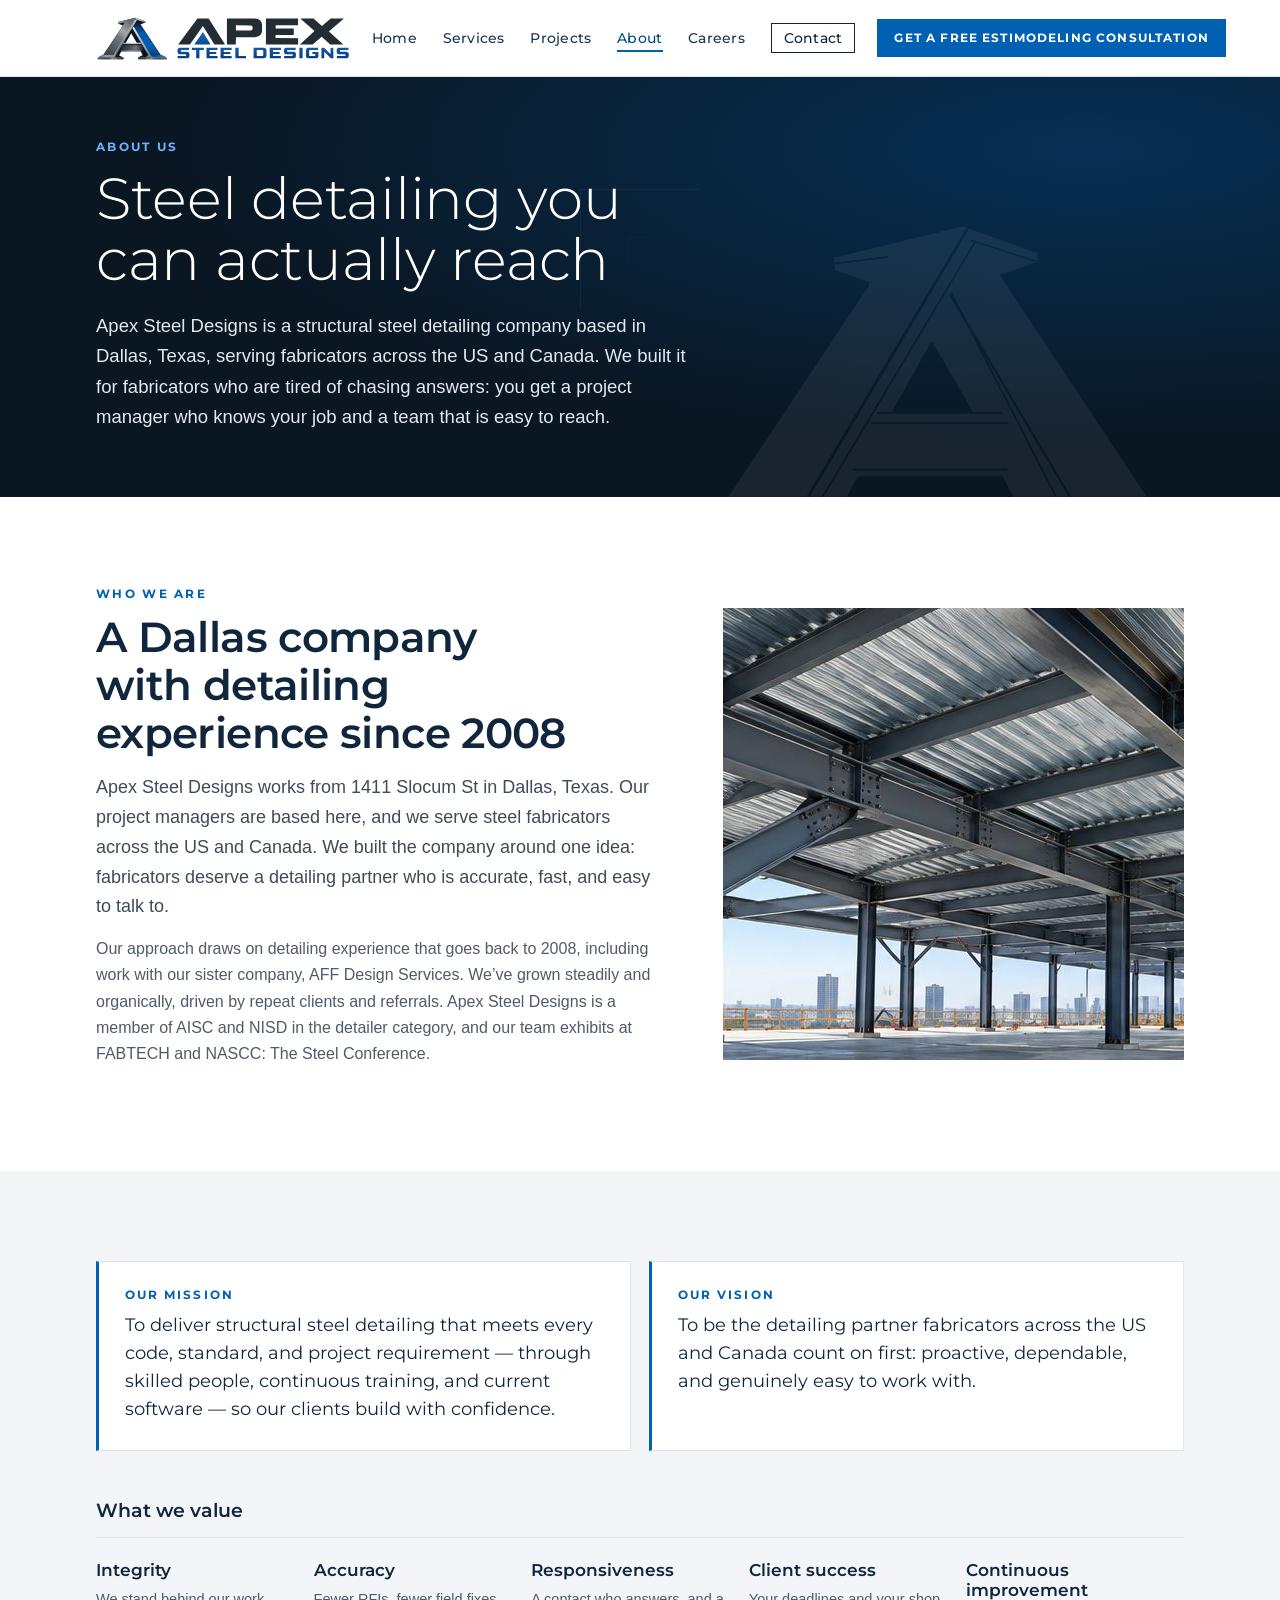
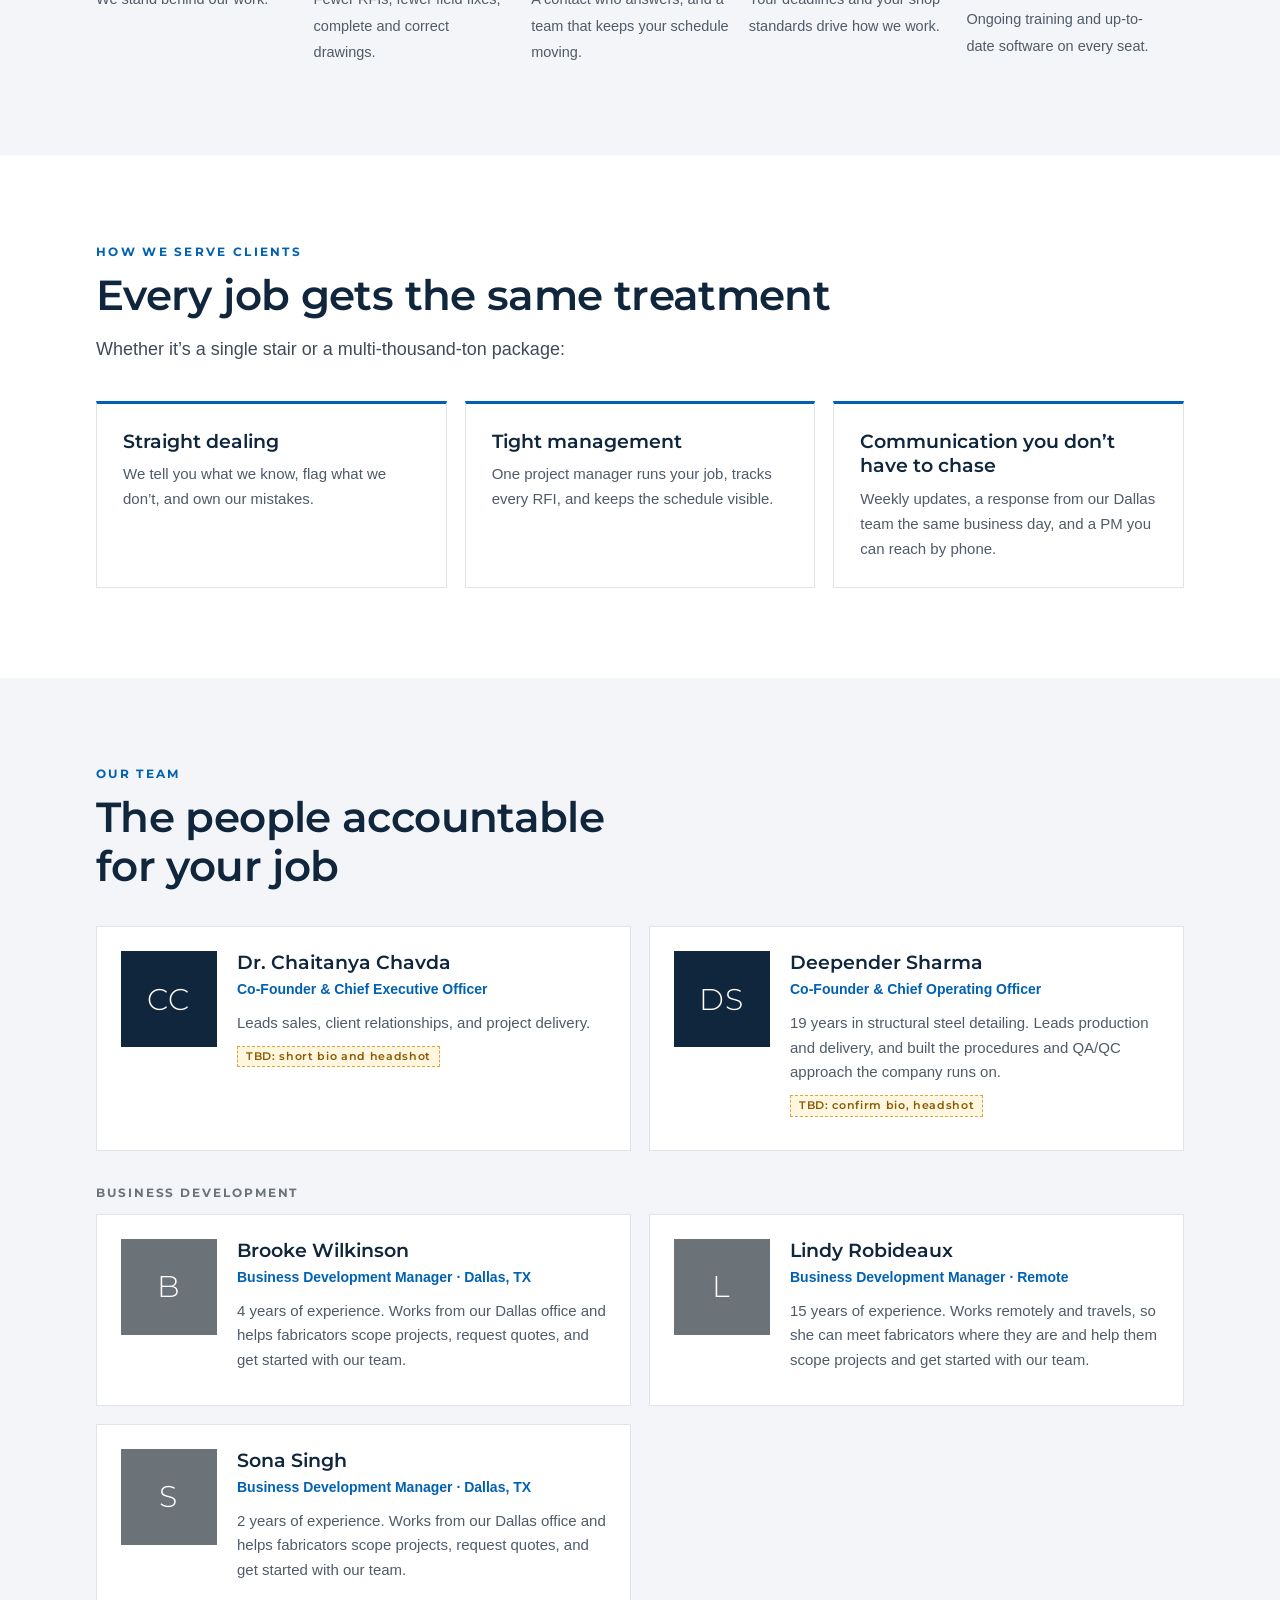
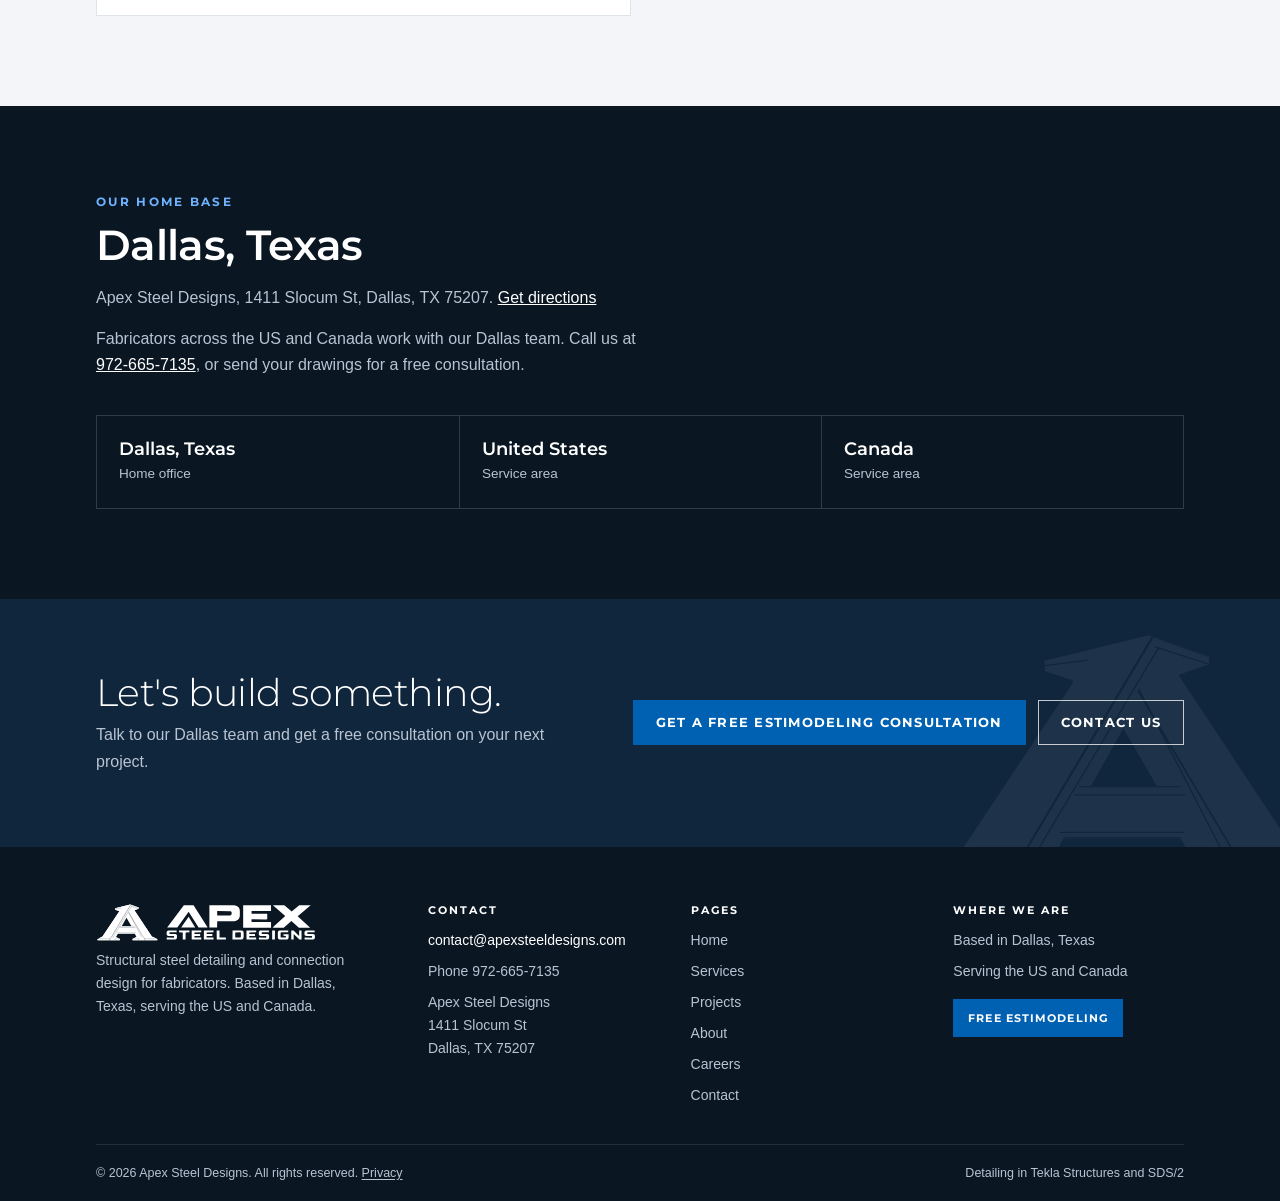
==== about.html @ 190a8bee "About: Business development bios (experience and location) Co-Authored-By: Claude Sonnet 5.5 <norepl" ====
<!DOCTYPE html>
<html lang="en">
<head>
<meta charset="UTF-8">
<meta name="viewport" content="width=device-width, initial-scale=1, viewport-fit=cover">
<title>About Apex Steel Designs | Dallas, TX Steel Detailing</title>
<meta name="description" content="Apex Steel Designs is a Dallas, TX steel detailing company serving fabricators across the US and Canada, with detailing experience going back to 2008.">
<link rel="canonical" href="https://www.apexsteeldesigns.com/about.html">
<meta property="og:type" content="website">
<meta property="og:site_name" content="Apex Steel Designs">
<meta property="og:title" content="About Apex Steel Designs | Dallas, TX Steel Detailing">
<meta property="og:description" content="Apex Steel Designs is a Dallas, TX steel detailing company serving fabricators across the US and Canada, with detailing experience going back to 2008.">
<meta property="og:url" content="https://www.apexsteeldesigns.com/about.html">
<meta property="og:image" content="https://www.apexsteeldesigns.com/img/hero-home.jpg">
<meta name="theme-color" content="#0a1622">
<link rel="icon" href="img/apex-mark-color.svg" type="image/svg+xml">
<link rel="apple-touch-icon" href="img/apple-touch-icon.png">
<link rel="preconnect" href="https://fonts.googleapis.com"><link rel="preconnect" href="https://fonts.gstatic.com" crossorigin>
<link rel="stylesheet" href="https://fonts.googleapis.com/css2?family=Montserrat:wght@300;400;500;600;700&display=swap">
<link rel="stylesheet" href="style.css">
<script type="application/ld+json">{
  "@context": "https://schema.org",
  "@type": "ProfessionalService",
  "name": "Apex Steel Designs",
  "description": "Structural steel detailing and connection design for steel fabricators. Based in Dallas, Texas, serving the US and Canada.",
  "url": "https://www.apexsteeldesigns.com/",
  "email": "contact@apexsteeldesigns.com",
  "telephone": "+1-972-665-7135",
  "address": {
    "@type": "PostalAddress",
    "streetAddress": "1411 Slocum St",
    "addressLocality": "Dallas",
    "addressRegion": "TX",
    "postalCode": "75207",
    "addressCountry": "US"
  },
  "areaServed": [
    {
      "@type": "Country",
      "name": "United States"
    },
    {
      "@type": "Country",
      "name": "Canada"
    }
  ]
}</script>
</head>
<body>
<a class="skip" href="#main">Skip to content</a>
<header class="site-header"><div class="container nav">
  <a class="brand" href="index.html"><img src="img/apex-horizontal-color.svg" alt="Apex Steel Designs" width="254" height="44"></a>
  <nav class="links" aria-label="Main"><a href="index.html">Home</a><a href="services.html">Services</a><a href="projects.html">Projects</a><a href="about.html" aria-current="page">About</a><a href="careers.html">Careers</a><a href="contact.html" class="nav-contact">Contact</a></nav>
  <a class="header-cta" href="contact.html#consultation"><span class="long">Get a Free Estimodeling Consultation</span><span class="short">Free Estimodeling</span></a>
  <button class="menu-btn" type="button" aria-expanded="false" aria-controls="menu"><span class="bars"><i></i></span><span class="lbl">MENU</span></button>
</div></header>
<div class="overlay on-dark" id="menu" role="dialog" aria-modal="true" aria-label="Site menu">
  <div class="container">
    <div class="overlay-top"><a class="brand" href="index.html"><img src="img/apex-horizontal-white.svg" alt="Apex Steel Designs" width="254" height="44"></a>
      <button class="menu-btn close" type="button" style="display:inline-flex">CLOSE ✕</button></div>
    <ul><li><a href="index.html">Home</a></li><li><a href="services.html">Services</a></li><li><a href="projects.html">Projects</a></li><li><a href="about.html" aria-current="page">About</a></li><li><a href="careers.html">Careers</a></li><li><a href="contact.html">Contact</a></li></ul>
    <a class="btn o-cta" href="contact.html#consultation">Get a Free Estimodeling Consultation</a>
    <p class="o-contact">Email <a href="mailto:contact@apexsteeldesigns.com">contact@apexsteeldesigns.com</a></p>
  </div>
</div>
<main id="main">
<section class="hero inner"><div class="container">
  <p class="kicker">About us</p>
  <h1>Steel detailing you can actually reach</h1>
  <p class="lede">Apex Steel Designs is a structural steel detailing company based in Dallas, Texas, serving fabricators across the US and Canada. We built it for fabricators who are tired of chasing answers: you get a project manager who knows your job and a team that is easy to reach.</p>
</div></section>

<section class="s" id="who-we-are"><div class="container">
  <div class="split">
    <div>
      <p class="kicker">Who we are</p>
      <h2>A Dallas company with detailing experience since 2008</h2>
      <p class="lead">Apex Steel Designs works from 1411 Slocum St in Dallas, Texas. Our project managers are based here, and we serve steel fabricators across the US and Canada. We built the company around one idea: fabricators deserve a detailing partner who is accurate, fast, and easy to talk to.</p>
      <p>Our approach draws on detailing experience that goes back to 2008, including work with our sister company, AFF Design Services. We’ve grown steadily and organically, driven by repeat clients and referrals. Apex Steel Designs is a member of AISC and NISD in the detailer category, and our team exhibits at FABTECH and NASCC: The Steel Conference.</p>
    </div>
    <img class="photo" src="img/deck-framing.jpg" alt="Steel beams, bracing, and metal deck viewed from below" loading="lazy" width="1536" height="452">
  </div>
</div></section>

<section class="s soft" id="mission"><div class="container">
  <div class="mv">
    <div><strong>Our mission</strong><p>To deliver structural steel detailing that meets every code, standard, and project requirement — through skilled people, continuous training, and current software — so our clients build with confidence.</p></div>
    <div><strong>Our vision</strong><p>To be the detailing partner fabricators across the US and Canada count on first: proactive, dependable, and genuinely easy to work with.</p></div>
  </div>
  <h3 style="margin:48px 0 0">What we value</h3>
  <div class="values" style="margin-top:14px">
    <div><b>Integrity</b><span>We stand behind our work.</span></div>
    <div><b>Accuracy</b><span>Fewer RFIs, fewer field fixes, complete and correct drawings.</span></div>
    <div><b>Responsiveness</b><span>A contact who answers, and a team that keeps your schedule moving.</span></div>
    <div><b>Client success</b><span>Your deadlines and your shop standards drive how we work.</span></div>
    <div><b>Continuous improvement</b><span>Ongoing training and up-to-date software on every seat.</span></div>
  </div>
</div></section>

<section class="s" id="how-we-serve"><div class="container">
  <div class="head"><p class="kicker">How we serve clients</p><h2>Every job gets the same treatment</h2>
    <p class="lead">Whether it’s a single stair or a multi-thousand-ton package:</p></div>
  <div class="cards">
    <article class="card feature"><h3>Straight dealing</h3><p>We tell you what we know, flag what we don’t, and own our mistakes.</p></article>
    <article class="card feature"><h3>Tight management</h3><p>One project manager runs your job, tracks every RFI, and keeps the schedule visible.</p></article>
    <article class="card feature"><h3>Communication you don’t have to chase</h3><p>Weekly updates, a response from our Dallas team the same business day, and a PM you can reach by phone.</p></article>
  </div>
</div></section>

<section class="s soft" id="team"><div class="container">
  <div class="head"><p class="kicker">Our team</p><h2>The people accountable for your job</h2></div>
  <div class="team">
    <article class="person"><div class="avatar" aria-hidden="true">CC</div><div><h3>Dr. Chaitanya Chavda</h3><span class="role">Co-Founder &amp; Chief Executive Officer</span>
      <p>Leads sales, client relationships, and project delivery.</p><p><span class="tbd">TBD: short bio and headshot</span></p></div></article>
    <article class="person"><div class="avatar" aria-hidden="true">DS</div><div><h3>Deepender Sharma</h3><span class="role">Co-Founder &amp; Chief Operating Officer</span>
      <p>19 years in structural steel detailing. Leads production and delivery, and built the procedures and QA/QC approach the company runs on.</p><p><span class="tbd">TBD: confirm bio, headshot</span></p></div></article>
  </div>
  <p class="team-sub">Business development</p>
  <div class="team">
    <article class="person"><div class="avatar alt" aria-hidden="true">B</div><div><h3>Brooke Wilkinson</h3><span class="role">Business Development Manager · Dallas, TX</span><p>4 years of experience. Works from our Dallas office and helps fabricators scope projects, request quotes, and get started with our team.</p></div></article>
    <article class="person"><div class="avatar alt" aria-hidden="true">L</div><div><h3>Lindy Robideaux</h3><span class="role">Business Development Manager · Remote</span><p>15 years of experience. Works remotely and travels, so she can meet fabricators where they are and help them scope projects and get started with our team.</p></div></article>
    <article class="person"><div class="avatar alt" aria-hidden="true">S</div><div><h3>Sona Singh</h3><span class="role">Business Development Manager · Dallas, TX</span><p>2 years of experience. Works from our Dallas office and helps fabricators scope projects, request quotes, and get started with our team.</p></div></article>
  </div>
</div></section>

<section class="s band on-dark" id="global"><div class="container">
  <div class="head"><p class="kicker">Our home base</p><h2>Dallas, Texas</h2>
    <p>Apex Steel Designs, 1411 Slocum St, Dallas, TX 75207. <a href="https://www.google.com/maps/search/?api=1&amp;query=1411+Slocum+St+Dallas+TX+75207" target="_blank" rel="noopener" style="color:#fff;text-decoration:underline">Get directions</a></p>
    <p>Fabricators across the US and Canada work with our Dallas team. Call us at <a href="tel:+19726657135" style="color:#fff;text-decoration:underline;white-space:nowrap">972-665-7135</a>, or send your drawings for a free consultation.</p></div>
  <div class="places three">
    <div><b>Dallas, Texas</b><span>Home office</span></div>
    <div><b>United States</b><span>Service area</span></div>
    <div><b>Canada</b><span>Service area</span></div>
  </div>
</div></section>
<section class="closer on-dark"><div class="container">
  <div><h2>Let's build something.</h2><p>Talk to our Dallas team and get a free consultation on your next project.</p></div>
  <div class="cta-row"><a class="btn" href="contact.html#consultation">Get a Free Estimodeling Consultation</a><a class="btn ghost" href="contact.html#general">Contact Us</a></div>
</div></section>
</main>
<footer class="on-dark"><div class="container">
  <div class="fgrid">
    <div class="fbrand"><img src="img/apex-horizontal-white.svg" alt="Apex Steel Designs" width="220" height="38">
      <p>Structural steel detailing and connection design for fabricators. Based in Dallas, Texas, serving the US and Canada.</p></div>
    <div><h4>Contact</h4><ul>
      <li><a class="email" href="mailto:contact@apexsteeldesigns.com">contact@apexsteeldesigns.com</a></li>
      <li>Phone <a href="tel:+19726657135">972-665-7135</a></li>
      <li>Apex Steel Designs<br>1411 Slocum St<br>Dallas, TX 75207</li></ul></div>
    <div><h4>Pages</h4><ul><li><a href="index.html">Home</a></li><li><a href="services.html">Services</a></li><li><a href="projects.html">Projects</a></li><li><a href="about.html">About</a></li><li><a href="careers.html">Careers</a></li><li><a href="contact.html">Contact</a></li></ul></div>
    <div><h4>Where we are</h4><ul><li>Based in Dallas, Texas</li><li>Serving the US and Canada</li></ul>
      <p style="margin-top:16px"><a class="btn" href="contact.html#consultation" style="padding:11px 14px;font-size:11px">Free Estimodeling</a></p></div>
  </div>
  <div class="fbottom"><span>© 2026 Apex Steel Designs. All rights reserved. <a href="privacy.html">Privacy</a></span><span>Detailing in Tekla Structures and SDS/2</span></div>
</div></footer>
<script src="site.js"></script>
</body>
</html>
---- style.css ----
/* Apex Steel Designs — site styles
   Visual language carried over from the first version of the site (full-bleed hero, light Montserrat
   display type, kicker labels, bordered cards, numbered process cards, dark closing band).
   Colors now follow the logo: steel blue (right leg / triangle) and steel gray (left leg) on deep navy.
   Single light theme by choice. */

:root{
  --ink-deep:#0a1622;      /* near the logo outline color; footer, menu, dark bands */
  --navy:#10263d;          /* headings */
  --navy-2:#1b3554;
  --blue:#0061b2;          /* logo blue — buttons, links, accents on light */
  --blue-dark:#004a8a;
  --blue-light:#6fb2ff;    /* accents on dark backgrounds */
  --steel:#6b7278;         /* logo gray */
  --steel-light:#c4c8cc;
  --ink:#16212e;
  --muted:#4f5b69;
  --line:#dfe4ea;
  --soft:#f3f5f8;
  --white:#ffffff;
  --on-dark:#ffffff;
  --on-dark-muted:#b9c4d2;

  --display:"Montserrat","Helvetica Neue",Arial,sans-serif;
  --body:Arial,"Helvetica Neue",Helvetica,sans-serif;
  --max:1200px;
  --ease:cubic-bezier(.22,.61,.36,1);
  --header-h:76px;
  color-scheme:light;
}
*{box-sizing:border-box}
html{scroll-behavior:smooth;-webkit-text-size-adjust:100%}
[id]{scroll-margin-top:calc(var(--header-h) + 12px)}
body{margin:0;font-family:var(--body);font-size:16px;line-height:1.65;color:var(--ink);background:var(--white)}
a{color:inherit;text-decoration:none}
img{max-width:100%;display:block}
.container{width:100%;max-width:var(--max);margin-inline:auto;padding-inline:clamp(16px,4.5vw,56px)}
:focus-visible{outline:2px solid var(--blue);outline-offset:3px}
.on-dark :focus-visible,.site-header :focus-visible,.overlay :focus-visible,footer :focus-visible{outline-color:#fff}
.skip{position:absolute;left:12px;top:-60px;z-index:60;background:#fff;color:var(--navy);padding:10px 14px;font:600 13px var(--display)}
.skip:focus{top:12px}
html.lock{overflow:hidden}
[hidden]{display:none!important}

/* ---------- placeholders that still need owner input ---------- */
.tbd{display:inline-block;font:600 11px/1.4 var(--display);letter-spacing:.06em;color:#8a5a00;background:#fff6e0;
  border:1px dashed #d9a640;padding:2px 8px;vertical-align:middle;white-space:normal}
.on-dark .tbd{color:#ffd88a;background:rgba(255,216,138,.08);border-color:rgba(255,216,138,.6)}

/* ---------- header: white bar so the full-color logo shows as designed ---------- */
.site-header{position:fixed;inset:0 0 auto 0;z-index:30;color:var(--ink);background:#fff;padding-top:env(safe-area-inset-top,0px);
  border-bottom:1px solid var(--line);transition:box-shadow .3s var(--ease)}
.site-header.solid{box-shadow:0 6px 24px rgba(10,22,34,.12)}
.site-header :focus-visible{outline-color:var(--blue)}
.nav{height:var(--header-h);display:flex;align-items:center;gap:22px}
.brand{display:flex;align-items:center;flex:none}
.brand img{height:44px;width:auto}
.links{display:flex;align-items:center;gap:clamp(14px,2vw,26px);margin-left:auto;font:500 13.5px var(--display);letter-spacing:.02em}
.links a{position:relative;padding:6px 0;color:var(--navy-2);transition:color .2s}
.links a::after{content:"";position:absolute;left:0;right:0;bottom:0;height:2px;background:var(--blue);transform:scaleX(0);transition:transform .3s var(--ease)}
.links a:hover,.links a[aria-current="page"]{color:var(--blue-dark)}
.links a:hover::after,.links a[aria-current="page"]::after{transform:scaleX(1)}
.links a.nav-contact{border:1px solid var(--navy);padding:6px 12px;color:var(--navy)}
.links a.nav-contact::after{display:none}
.links a.nav-contact:hover,.links a.nav-contact[aria-current="page"]{background:var(--navy);color:#fff}
.header-cta{flex:none;display:inline-flex;align-items:center;background:var(--blue);color:#fff;border:1px solid var(--blue);
  padding:11px 16px;font:700 11.5px var(--display);letter-spacing:.1em;text-transform:uppercase;transition:background-color .2s,border-color .2s}
.header-cta:hover{background:var(--blue-dark);border-color:var(--blue-dark)}
.header-cta .short{display:none}
.menu-btn{display:none;align-items:center;gap:10px;background:transparent;color:var(--navy);border:1px solid var(--navy);
  padding:10px 13px;font:700 11px var(--display);letter-spacing:.14em;cursor:pointer}
.menu-btn:hover{background:var(--navy);color:#fff}
.overlay .menu-btn{color:#fff;border-color:rgba(255,255,255,.6)}
.overlay .menu-btn:hover{background:#fff;color:var(--navy)}
.bars{width:16px;height:10px;position:relative}
.bars::before,.bars::after,.bars i{content:"";position:absolute;left:0;right:0;height:1.5px;background:currentColor}
.bars::before{top:0}.bars i{top:4.25px}.bars::after{bottom:0}
@media(max-width:1180px){.links{display:none}.menu-btn{display:inline-flex}.header-cta{margin-left:auto}}
@media(max-width:600px){
  :root{--header-h:64px}
  .brand img{height:30px}
  .header-cta{padding:10px 10px;font-size:10.5px;letter-spacing:.05em}
  .header-cta .long{display:none}.header-cta .short{display:inline}
  .menu-btn .lbl{display:none}.menu-btn{padding:10px}
  .nav{gap:10px}
}
@media(max-width:380px){.brand img{height:25px}.header-cta{padding:9px 8px;font-size:10px}}

/* ---------- full-screen menu (tablet and phone) ---------- */
.overlay{position:fixed;inset:0;z-index:40;background:var(--ink-deep);color:#fff;overflow-y:auto;
  opacity:0;visibility:hidden;transition:opacity .3s var(--ease),visibility 0s linear .3s}
.overlay.open{opacity:1;visibility:visible;transition:opacity .3s var(--ease)}
.overlay-top{height:var(--header-h);display:flex;align-items:center;justify-content:space-between;padding-top:env(safe-area-inset-top,0px)}
.overlay ul{list-style:none;margin:18px 0 0;padding:0}
.overlay li{border-top:1px solid rgba(255,255,255,.12)}
.overlay .brand img{height:40px}
.overlay li a{display:block;padding:15px 0;font:300 clamp(26px,6vw,36px)/1.15 var(--display);letter-spacing:.01em}
.overlay li a[aria-current="page"]{color:var(--blue-light)}
.overlay .o-cta{margin:28px 0 12px;display:inline-flex}
.overlay .o-contact{color:var(--on-dark-muted);font-size:14px;padding-bottom:40px}
.overlay .o-contact a{color:#fff;text-decoration:underline;text-underline-offset:3px}

/* ---------- heroes ---------- */
.hero{position:relative;color:#fff;background:var(--ink-deep) center/cover no-repeat;display:flex;align-items:flex-end;min-height:min(720px,92vh)}
.hero::before{content:"";position:absolute;inset:0;background:linear-gradient(90deg,rgba(8,17,28,.92) 0%,rgba(8,17,28,.72) 45%,rgba(8,17,28,.2) 100%)}
.hero .container{position:relative;padding-block:calc(var(--header-h) + 60px) 64px}
.hero h1{font:300 clamp(36px,5.6vw,66px)/1.06 var(--display);letter-spacing:-.005em;margin:14px 0 20px;max-width:15ch;text-wrap:balance}
.hero .lede{font-size:clamp(16px,1.6vw,18.5px);line-height:1.65;max-width:600px;color:#e3e9f0;margin:0 0 30px}
.hero-home{background-image:url(img/hero-home.jpg);background-position:62% 50%}
/* inner pages: drawing-sheet grid instead of a photo */
.hero.inner{min-height:0;align-items:center;overflow:hidden;
  background-image:linear-gradient(rgba(111,178,255,.07) 1px,transparent 1px),linear-gradient(90deg,rgba(111,178,255,.07) 1px,transparent 1px),
    linear-gradient(rgba(111,178,255,.035) 1px,transparent 1px),linear-gradient(90deg,rgba(111,178,255,.035) 1px,transparent 1px);
  background-size:120px 120px,120px 120px,24px 24px,24px 24px;background-color:var(--ink-deep)}
.hero.inner::before{background:radial-gradient(ellipse at 85% 30%,rgba(0,97,178,.35),transparent 60%)}
.hero.inner::after{content:"";position:absolute;right:max(16px,calc((100vw - var(--max))/2 + 40px));bottom:-8%;width:min(42vw,520px);aspect-ratio:940/570;
  background:url(img/apex-mark-white.svg) center/contain no-repeat;opacity:.06;pointer-events:none}
.hero.inner .container{padding-block:calc(var(--header-h) + 64px) 64px}
.hero.inner h1{font-size:clamp(34px,5vw,58px);max-width:18ch}
.hero.inner .lede{margin-bottom:28px}
.hero.inner .lede:last-child{margin-bottom:0}
@media(max-width:700px){
  .hero{min-height:0}
  .hero::before{background:linear-gradient(180deg,rgba(8,17,28,.55) 0%,rgba(8,17,28,.9) 70%)}
  .hero .container{padding-block:calc(var(--header-h) + 120px) 44px}
  .hero.inner .container{padding-block:calc(var(--header-h) + 44px) 44px}
  .hero.inner::after{width:70vw;right:-10vw;bottom:-6%}
}

/* trust strip under the home hero */
.trust{background:var(--navy);color:#fff}
.trust ul{list-style:none;margin:0;padding:6px 0;display:grid;grid-template-columns:repeat(7,minmax(0,1fr));gap:0 18px}
.trust li{padding:16px 0;font-size:13px;color:var(--on-dark-muted);line-height:1.4;min-width:0}
.trust b{display:block;font:600 15px/1.25 var(--display);color:#fff;margin-bottom:3px}
@media(max-width:1100px){.trust ul{grid-template-columns:repeat(4,minmax(0,1fr))}}
@media(max-width:600px){.trust ul{grid-template-columns:1fr 1fr}.trust li{padding:12px 0}}

/* ---------- type + sections ---------- */
section.s{padding-block:clamp(56px,7vw,96px)}
section.s.soft{background:var(--soft)}
section.s.tight{padding-top:0}
.kicker{font:700 11.5px var(--display);letter-spacing:.2em;text-transform:uppercase;color:var(--blue);margin:0 0 12px}
.on-dark .kicker,.hero .kicker{color:var(--blue-light)}
h2{font:600 clamp(28px,3.4vw,42px)/1.15 var(--display);letter-spacing:-.015em;color:var(--navy);margin:0 0 16px;text-wrap:balance}
h3{font:600 19px/1.3 var(--display);color:var(--navy);margin:0 0 8px}
p{margin:0 0 14px;color:var(--muted);max-width:68ch}
.lead{font-size:18px;line-height:1.65;color:#3f4b59}
.head{max-width:760px;margin-bottom:36px}
.head p:last-child{margin-bottom:0}
.split{display:grid;grid-template-columns:minmax(0,1.1fr) minmax(0,.9fr);gap:clamp(32px,5vw,72px);align-items:center}
.split.top{align-items:start}
.split.flip > :first-child{order:2}
.photo{width:100%;aspect-ratio:4/3;object-fit:cover;background:var(--soft)}
.photo.wide{aspect-ratio:16/9}
figure.ph{margin:0}
figure.ph figcaption{font-size:12.5px;color:var(--muted);margin-top:10px}
@media(max-width:880px){.split{grid-template-columns:1fr}.split.flip > :first-child{order:0}}

.text-link{display:inline-flex;gap:8px;align-items:center;font:700 13px var(--display);letter-spacing:.06em;color:var(--blue);margin-top:10px;
  border-bottom:1px solid transparent;transition:gap .2s,border-color .2s}
.text-link:hover{gap:12px;border-color:currentColor}

/* buttons */
.btn{display:inline-flex;align-items:center;justify-content:center;gap:10px;padding:14px 22px;border:1px solid var(--blue);background:var(--blue);color:#fff;
  font:700 12.5px var(--display);letter-spacing:.1em;text-transform:uppercase;cursor:pointer;text-align:center;transition:background-color .2s,color .2s,border-color .2s}
.btn:hover{background:var(--blue-dark);border-color:var(--blue-dark)}
.btn.ghost{background:transparent;color:var(--navy);border-color:var(--navy)}
.btn.ghost:hover{background:var(--navy);color:#fff}
.on-dark .btn.ghost,.hero .btn.ghost{color:#fff;border-color:rgba(255,255,255,.75)}
.on-dark .btn.ghost:hover,.hero .btn.ghost:hover{background:#fff;color:var(--navy);border-color:#fff}
.cta-row{display:flex;flex-wrap:wrap;gap:12px}

/* cards */
.cards{display:grid;grid-template-columns:repeat(3,minmax(0,1fr));gap:18px}
.cards.two{grid-template-columns:repeat(2,minmax(0,1fr))}
.cards.four{grid-template-columns:repeat(4,minmax(0,1fr))}
.card{background:var(--white);border:1px solid var(--line);padding:26px;transition:border-color .2s,box-shadow .2s,transform .2s var(--ease)}
section.soft .card{border-color:#e2e7ee}
.card:hover{border-color:#c5d3e3;box-shadow:0 12px 28px rgba(16,38,61,.07);transform:translateY(-2px)}
.card p{margin:0;font-size:15px}
.card .n{display:block;font:700 11px var(--display);letter-spacing:.16em;color:var(--blue);margin-bottom:12px}
.card.feature{border-top:3px solid var(--blue)}
@media(max-width:980px){.cards,.cards.four{grid-template-columns:repeat(2,minmax(0,1fr))}}
@media(max-width:620px){.cards,.cards.two,.cards.four{grid-template-columns:1fr}}

/* service rows on the Services page */
.svc{display:grid;grid-template-columns:minmax(0,.36fr) minmax(0,.64fr);gap:clamp(20px,4vw,56px);padding-block:34px;border-top:1px solid var(--line)}
.svc:last-child{border-bottom:1px solid var(--line)}
.svc h3{font-size:22px;margin:0}
.svc .n{display:block;font:700 11px var(--display);letter-spacing:.16em;color:var(--blue);margin-bottom:10px}
.svc p{font-size:16px}
.svc p:last-child{margin-bottom:0}
@media(max-width:760px){.svc{grid-template-columns:1fr;gap:10px;padding-block:26px}}

/* checklist bullets */
.bullets{list-style:none;margin:18px 0 0;padding:0}
.bullets li{position:relative;padding:12px 0 12px 26px;border-top:1px solid var(--line);color:var(--muted);font-size:15.5px}
.bullets li:last-child{border-bottom:1px solid var(--line)}
.bullets li::before{content:"";position:absolute;left:2px;top:21px;width:7px;height:7px;background:var(--blue);transform:rotate(45deg)}
.bullets strong{color:var(--ink)}
.chips-inline{display:flex;flex-wrap:wrap;gap:8px;margin:14px 0 0;padding:0;list-style:none}
.chips-inline li{border:1px solid var(--line);background:var(--white);padding:6px 12px;font-size:14px;color:var(--ink)}
section.soft .chips-inline li{background:var(--white)}

/* numbered process */
.steps{list-style:none;margin:0;padding:0;display:grid;grid-template-columns:repeat(3,minmax(0,1fr));gap:16px;counter-reset:st}
.steps li{counter-increment:st;position:relative;background:var(--white);border:1px solid var(--line);border-top:3px solid var(--blue);padding:52px 24px 24px;min-width:0}
.steps li::before{content:counter(st,decimal-leading-zero);position:absolute;top:18px;left:24px;font:700 12px var(--display);letter-spacing:.16em;color:var(--blue)}
.steps h3{font-size:18px}
.steps p{margin:0;font-size:15px}
@media(max-width:980px){.steps{grid-template-columns:repeat(2,minmax(0,1fr))}}
@media(max-width:560px){.steps{grid-template-columns:1fr}}

.callout{margin-top:26px;display:flex;gap:16px;align-items:flex-start;background:var(--white);border:1px solid var(--line);border-left:3px solid var(--blue);padding:18px 22px}
.callout b{font:700 26px/1 var(--display);color:var(--navy);white-space:nowrap}
.callout p{margin:0;font-size:15px}

/* commitments */
.commit{display:grid;grid-template-columns:repeat(4,minmax(0,1fr));gap:1px;border:1px solid var(--line);background:var(--line)}
.commit div{padding:24px;background:var(--white)}
.commit div:last-child:nth-child(4n+3){grid-column:span 2}
.commit b{display:block;font:600 16px/1.3 var(--display);color:var(--navy);margin-bottom:8px}
.commit span{font-size:14.5px;color:var(--muted)}
@media(max-width:900px){.commit{grid-template-columns:1fr 1fr}}
@media(max-width:520px){.commit{grid-template-columns:1fr}.commit div:last-child:nth-child(4n+3){grid-column:auto}}

/* overnight cycle */
.cycle{list-style:none;margin:0;padding:0;display:grid;grid-template-columns:repeat(3,minmax(0,1fr));gap:0;border:1px solid rgba(255,255,255,.16)}
.cycle li{padding:24px;border-left:1px solid rgba(255,255,255,.16);position:relative}
.cycle li:first-child{border-left:0}
.cycle .when{display:block;font:700 11px var(--display);letter-spacing:.18em;text-transform:uppercase;color:var(--blue-light);margin-bottom:10px}
.cycle b{display:block;font:600 18px/1.3 var(--display);color:#fff;margin-bottom:6px}
.cycle span.d{font-size:14.5px;color:var(--on-dark-muted)}
@media(max-width:760px){.cycle{grid-template-columns:1fr}.cycle li{border-left:0}.cycle li+li{border-top:1px solid rgba(255,255,255,.16)}}

.band{background:var(--ink-deep);color:#fff}
.band h2{color:#fff}
.band p{color:var(--on-dark-muted)}

/* testimonial */
.quote{margin:0;background:var(--white);border:1px solid var(--line);padding:clamp(26px,4vw,44px);position:relative}
.quote::before{content:"\201C";position:absolute;top:10px;left:22px;font:300 84px/1 var(--display);color:var(--blue);opacity:.25}
.quote blockquote{margin:0 0 18px;font:300 clamp(19px,2vw,24px)/1.5 var(--display);color:var(--navy);position:relative}
.quote cite{font-style:normal;font-size:14px;color:var(--muted)}
.quote cite b{color:var(--ink);font-weight:700}
.quotes{display:grid;grid-template-columns:repeat(auto-fit,minmax(min(100%,300px),1fr));gap:18px;align-items:stretch}
.quote .conf{margin:14px 0 0;font-size:12.5px;line-height:1.5;color:var(--muted);font-style:italic}
.quotes:has(.quote:nth-child(2)) blockquote{font-size:clamp(16px,1.5vw,19px)}
.quote.more{display:flex;align-items:center;justify-content:center;border-style:dashed;text-align:center}
.quote.more::before{content:none}
@media(max-width:820px){.quotes{grid-template-columns:1fr}}

/* sectors */
.sectors{display:grid;grid-template-columns:repeat(4,minmax(0,1fr));gap:18px}
.sector{border:1px solid var(--line);background:var(--white);padding:24px}
.sector h3{font-size:17px;margin-bottom:10px}
.sector p{margin:0;font-size:15px}
@media(max-width:900px){.sectors{grid-template-columns:1fr 1fr}}@media(max-width:560px){.sectors{grid-template-columns:1fr}}

/* projects */
.pgroup{margin-top:44px}
.pgroup:first-of-type{margin-top:0}
.pgroup > h3{font-size:14px;letter-spacing:.14em;text-transform:uppercase;color:var(--steel);margin-bottom:14px;padding-bottom:10px;border-bottom:1px solid var(--line)}
.pcards{display:grid;grid-template-columns:repeat(2,minmax(0,1fr));gap:16px}
.pcard{background:var(--white);border:1px solid var(--line);padding:24px;display:flex;flex-direction:column;gap:8px}
.pcard h4{margin:0;font:600 18px/1.3 var(--display);color:var(--navy)}
.pcard .where{font-size:14px;color:var(--steel)}
.pcard p{margin:0;font-size:15px}
.pcard dl{margin:6px 0 0;display:grid;grid-template-columns:auto 1fr;gap:4px 14px;font-size:14px}
.pcard dt{font:700 11px var(--display);letter-spacing:.12em;text-transform:uppercase;color:var(--steel);padding-top:2px}
.pcard dd{margin:0;color:var(--ink)}
.pcard.placeholder{background:transparent;border-style:dashed;color:var(--muted);justify-content:center;min-height:120px}
.pcard.placeholder p{font-size:14px}
.badge{align-self:flex-start;font:700 10.5px var(--display);letter-spacing:.14em;text-transform:uppercase;padding:4px 9px}
.badge.ok{background:#e7f3ec;color:#1b6b3a}
.badge.ill{background:#eaf1fa;color:var(--blue-dark)}
@media(max-width:700px){.pcards{grid-template-columns:1fr}}

/* sample drawing gallery */
.filters{display:flex;flex-wrap:wrap;gap:8px;margin-bottom:22px}
.filter{background:var(--white);border:1px solid var(--line);color:var(--ink);padding:9px 16px;font:600 13px var(--display);cursor:pointer;transition:all .2s}
.filter:hover{border-color:var(--blue)}
.filter[aria-pressed="true"]{background:var(--navy);border-color:var(--navy);color:#fff}
.filter .ct{opacity:.6;margin-left:6px;font-weight:400}
.gallery{display:grid;grid-template-columns:repeat(4,minmax(0,1fr));gap:14px}
.sheet{margin:0;background:var(--white);border:1px solid var(--line);transition:box-shadow .2s,transform .2s var(--ease)}
.sheet:hover{box-shadow:0 12px 28px rgba(16,38,61,.09);transform:translateY(-2px)}
.sheet a{display:block}
.sheet .thumb{aspect-ratio:3/2;background:var(--soft);overflow:hidden;display:flex;align-items:center;justify-content:center}
.sheet img{width:100%;height:100%;object-fit:cover;object-position:top center}
.sheet figcaption{display:flex;justify-content:space-between;align-items:center;gap:10px;padding:11px 13px;border-top:1px solid var(--line);font-size:13px;color:var(--muted)}
.sheet figcaption b{font:600 13.5px var(--display);color:var(--navy)}
.sheet figcaption .pdf{font:700 10px var(--display);letter-spacing:.12em;color:var(--blue);border:1px solid currentColor;padding:2px 6px;flex:none}
@media(max-width:1000px){.gallery{grid-template-columns:repeat(3,minmax(0,1fr))}}
@media(max-width:700px){.gallery{grid-template-columns:repeat(2,minmax(0,1fr))}}
@media(max-width:400px){.gallery{grid-template-columns:1fr}}

.clients{display:grid;grid-template-columns:repeat(3,minmax(0,1fr));gap:1px;background:var(--line);border:1px solid var(--line)}
.clients div{background:var(--white);padding:22px;min-height:96px;display:flex;flex-direction:column;justify-content:center;gap:4px}
.clients b{font:600 16px var(--display);color:var(--navy)}
.clients span{font-size:13.5px;color:var(--muted)}
@media(max-width:700px){.clients{grid-template-columns:1fr}}

/* about */
.values{display:grid;grid-template-columns:repeat(5,minmax(0,1fr));gap:0;border-top:1px solid var(--line)}
.values div{padding:22px 18px 0 0}
.values b{display:block;font:600 17px var(--display);color:var(--navy);margin-bottom:6px}
.values span{font-size:14.5px;color:var(--muted)}
@media(max-width:1000px){.values{grid-template-columns:repeat(3,minmax(0,1fr));row-gap:12px}}
@media(max-width:600px){.values{grid-template-columns:1fr 1fr}}@media(max-width:400px){.values{grid-template-columns:1fr}}
.mv{display:grid;grid-template-columns:1fr 1fr;gap:18px}
.mv div{background:var(--white);border:1px solid var(--line);border-left:3px solid var(--blue);padding:26px}
.mv strong{display:block;font:700 11.5px var(--display);letter-spacing:.18em;text-transform:uppercase;color:var(--blue);margin-bottom:10px}
.mv p{margin:0;font:400 18px/1.55 var(--display);color:var(--navy);max-width:none}
@media(max-width:700px){.mv{grid-template-columns:1fr}}
.team{display:grid;grid-template-columns:repeat(2,minmax(0,1fr));gap:18px}
.person{display:grid;grid-template-columns:96px minmax(0,1fr);gap:20px;align-items:start;background:var(--white);border:1px solid var(--line);padding:24px}
.avatar{width:96px;height:96px;background:var(--navy);color:#fff;display:flex;align-items:center;justify-content:center;font:300 30px var(--display);letter-spacing:.04em}
.avatar.alt{background:var(--steel)}
.person h3{margin:0 0 2px;font-size:19px}
.person .role{display:block;font-size:14px;color:var(--blue);font-weight:700;margin-bottom:10px}
.person p{margin:0 0 8px;font-size:15px}
.team-sub{margin:34px 0 14px;font:700 12px var(--display);letter-spacing:.16em;text-transform:uppercase;color:var(--steel)}
@media(max-width:820px){.team{grid-template-columns:1fr}}
@media(max-width:420px){.person{grid-template-columns:1fr}.avatar{width:72px;height:72px;font-size:24px}}
.places{display:grid;grid-template-columns:repeat(4,minmax(0,1fr));gap:0;border:1px solid rgba(255,255,255,.16);margin-top:28px}
.places div{padding:22px;border-left:1px solid rgba(255,255,255,.16)}
.places div:first-child{border-left:0}
.places.three{grid-template-columns:repeat(3,minmax(0,1fr))}
.places b{display:block;font:600 18px var(--display);color:#fff}
.places span{font-size:13.5px;color:var(--on-dark-muted)}
@media(max-width:760px){.places.three{grid-template-columns:1fr}.places.three div{border-left:0}.places.three div+div{border-top:1px solid rgba(255,255,255,.16)}.places{grid-template-columns:1fr 1fr}.places div:nth-child(3){border-left:0}.places div:nth-child(n+3){border-top:1px solid rgba(255,255,255,.16)}}

/* careers */
.role-card{display:grid;grid-template-columns:minmax(0,1fr) auto;gap:24px;align-items:center;background:var(--white);border:1px solid var(--line);border-left:3px solid var(--blue);padding:30px}
.meta{display:flex;flex-wrap:wrap;gap:8px;margin-bottom:12px}
.meta span{font:700 11px var(--display);letter-spacing:.12em;text-transform:uppercase;color:var(--navy);background:var(--soft);padding:6px 10px}
@media(max-width:720px){.role-card{grid-template-columns:1fr}}
.mailto{font:600 clamp(18px,2.4vw,24px) var(--display);color:var(--blue);border-bottom:2px solid currentColor;word-break:break-word}

/* ---------- contact ---------- */
.contact-grid{display:grid;grid-template-columns:minmax(0,.8fr) minmax(0,1.2fr);gap:clamp(28px,5vw,64px);align-items:start}
@media(max-width:940px){.contact-grid{grid-template-columns:1fr}}
.facts{margin:0;display:grid}
.facts div{display:grid;grid-template-columns:110px minmax(0,1fr);gap:12px;padding:14px 0;border-top:1px solid var(--line)}
.facts div:last-child{border-bottom:1px solid var(--line)}
.facts dt{font:700 11px var(--display);letter-spacing:.14em;text-transform:uppercase;color:var(--steel);padding-top:3px}
.facts dd{margin:0;color:var(--ink);font-size:15.5px}
.facts a{color:var(--blue);text-decoration:underline;text-underline-offset:3px}
.help-list{list-style:none;margin:22px 0 0;padding:0;display:grid;gap:0}
.help-list li{padding:11px 0;border-top:1px solid var(--line);font-size:15px;color:var(--ink)}
.formbox{background:var(--white);border:1px solid var(--line);box-shadow:0 18px 40px rgba(16,38,61,.06)}
.tabs{display:grid;grid-template-columns:1fr 1fr;border-bottom:1px solid var(--line)}
.tabs button{background:var(--soft);border:0;border-bottom:3px solid transparent;padding:16px 10px;font:700 12.5px var(--display);letter-spacing:.08em;text-transform:uppercase;color:var(--muted);cursor:pointer}
.tabs button[aria-selected="true"]{background:var(--white);color:var(--navy);border-bottom-color:var(--blue)}
.panel{padding:clamp(20px,3.5vw,36px)}
.panel .intro{margin:0 0 20px;font-size:15.5px}
.panel .intro strong{color:var(--navy)}
form{display:grid;gap:16px}
.f2{display:grid;grid-template-columns:1fr 1fr;gap:16px}
@media(max-width:560px){.f2{grid-template-columns:1fr}}
label,.fieldset-label{display:grid;gap:6px;font:700 13px var(--body);color:var(--ink);min-width:0}
label small,.hint{font-weight:400;color:var(--muted);font-size:13px}
.req{color:#b42318}
input,textarea,select{width:100%;border:1px solid #cdd5df;border-radius:2px;padding:12px 13px;font:400 15px var(--body);color:var(--ink);background:#fff;transition:border-color .2s,box-shadow .2s}
input:focus,textarea:focus,select:focus{border-color:var(--blue);box-shadow:0 0 0 3px rgba(0,97,178,.15);outline:none}
textarea{min-height:120px;resize:vertical}
fieldset{border:0;margin:0;padding:0;min-width:0}
legend{font:700 13px var(--body);color:var(--ink);margin-bottom:8px;padding:0}
.checks{display:grid;grid-template-columns:repeat(3,minmax(0,1fr));gap:8px}
.checks label{display:flex;align-items:center;gap:9px;font-weight:400;font-size:14.5px;border:1px solid var(--line);padding:10px 12px;cursor:pointer}
.checks input{width:18px;height:18px;margin:0;accent-color:var(--blue);flex:none}
@media(max-width:620px){.checks{grid-template-columns:1fr 1fr}}
.drop{border:1px dashed #9fb3c8;background:var(--soft);padding:16px}
.drop input{background:transparent;border:0;padding:0}
.form-note{font-size:13.5px;color:var(--muted);margin:0}
.form-error{background:#fdecec;color:#9b1c1c;padding:10px 12px;font-size:14px;margin:0}
.reassure{display:flex;gap:10px;align-items:flex-start;margin-top:4px;font-size:14px;color:var(--muted)}
.reassure svg{flex:none;margin-top:2px}

/* ---------- closing band (bottom of every page) ---------- */
.closer{background:var(--navy);color:#fff;position:relative;overflow:hidden}
.closer::after{content:"";position:absolute;right:-60px;bottom:-40px;width:420px;aspect-ratio:940/570;background:url(img/apex-mark-white.svg) center/contain no-repeat;opacity:.06}
.closer .container{position:relative;z-index:1;display:grid;grid-template-columns:minmax(0,1fr) auto;gap:32px;align-items:center;padding-block:clamp(48px,6vw,72px)}
.closer h2{color:#fff;font-weight:300;font-size:clamp(26px,3.2vw,38px);margin-bottom:8px}
.closer p{color:var(--on-dark-muted);margin:0}
@media(max-width:820px){.closer .container{grid-template-columns:1fr}}

/* ---------- footer ---------- */
footer{background:var(--ink-deep);color:var(--on-dark-muted);font-size:14px}
.fgrid{display:grid;grid-template-columns:minmax(0,1.3fr) repeat(3,minmax(0,1fr));gap:32px;padding-block:56px 36px}
.fbrand img{width:220px;height:auto;margin-bottom:6px}
.fbrand p{color:var(--on-dark-muted);font-size:14px;margin:8px 0 0;max-width:34ch}
footer h4{margin:0 0 12px;font:700 11px var(--display);letter-spacing:.18em;text-transform:uppercase;color:#fff}
footer ul{list-style:none;margin:0;padding:0;display:grid;gap:8px}
footer a:hover{color:#fff;text-decoration:underline;text-underline-offset:3px}
footer .email{color:#fff}
.fbottom{border-top:1px solid rgba(255,255,255,.1);padding-block:18px calc(18px + env(safe-area-inset-bottom,0px));display:flex;flex-wrap:wrap;justify-content:space-between;gap:10px;font-size:12.5px}
@media(max-width:860px){.fgrid{grid-template-columns:1fr 1fr}.fbrand{grid-column:1/-1}}
@media(max-width:480px){.fgrid{grid-template-columns:1fr}}

@media(prefers-reduced-motion:reduce){*{transition:none!important;animation:none!important}html{scroll-behavior:auto}}

/* images that carry their own labels are shown uncropped */
.photo.natural{aspect-ratio:auto;height:auto;object-fit:contain;background:transparent}
.lt{display:block}
/* sample thumbnails that fail to load fall back to a drawing-sheet tile */
.sheet .thumb.noimg{background-color:#f7f9fb;background-image:linear-gradient(rgba(0,97,178,.07) 1px,transparent 1px),linear-gradient(90deg,rgba(0,97,178,.07) 1px,transparent 1px);background-size:16px 16px}
.sheet .thumb.noimg::after{content:"Open PDF";font:700 11px var(--display);letter-spacing:.14em;text-transform:uppercase;color:var(--blue);border:1px solid currentColor;padding:6px 10px;background:#fff}
.quote blockquote{padding-top:14px}
/* on narrow screens the form comes first; contact details follow */
@media(max-width:940px){.contact-grid .formbox{order:-1}}

/* Long-form text pages (privacy policy) */
.legal{max-width:760px}
.legal h2{font-size:clamp(1.25rem,2.2vw,1.6rem);margin:44px 0 6px}
.legal h2:first-child{margin-top:0}
.legal p{color:var(--muted);font-size:15.5px;margin:14px 0 0}
.legal .bullets{margin-top:10px}
.fbottom a{text-decoration:underline;text-underline-offset:2px}
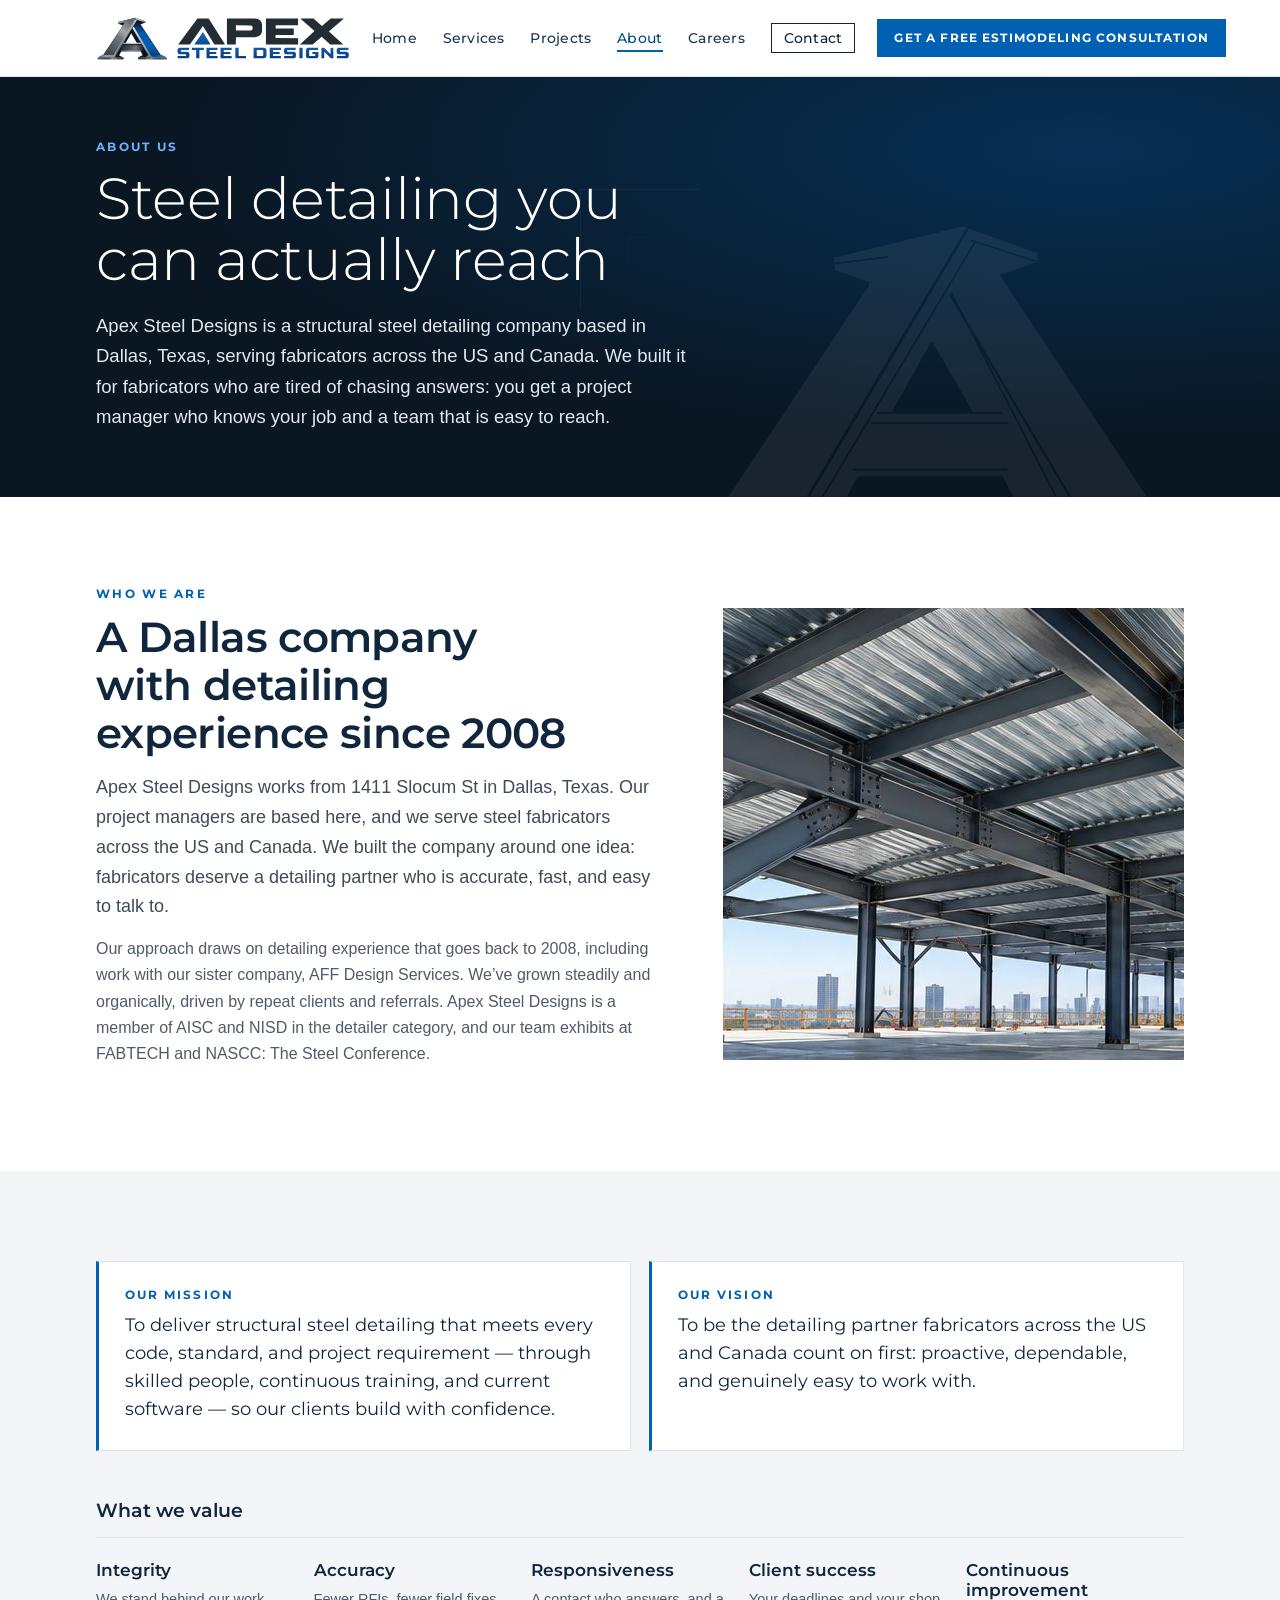
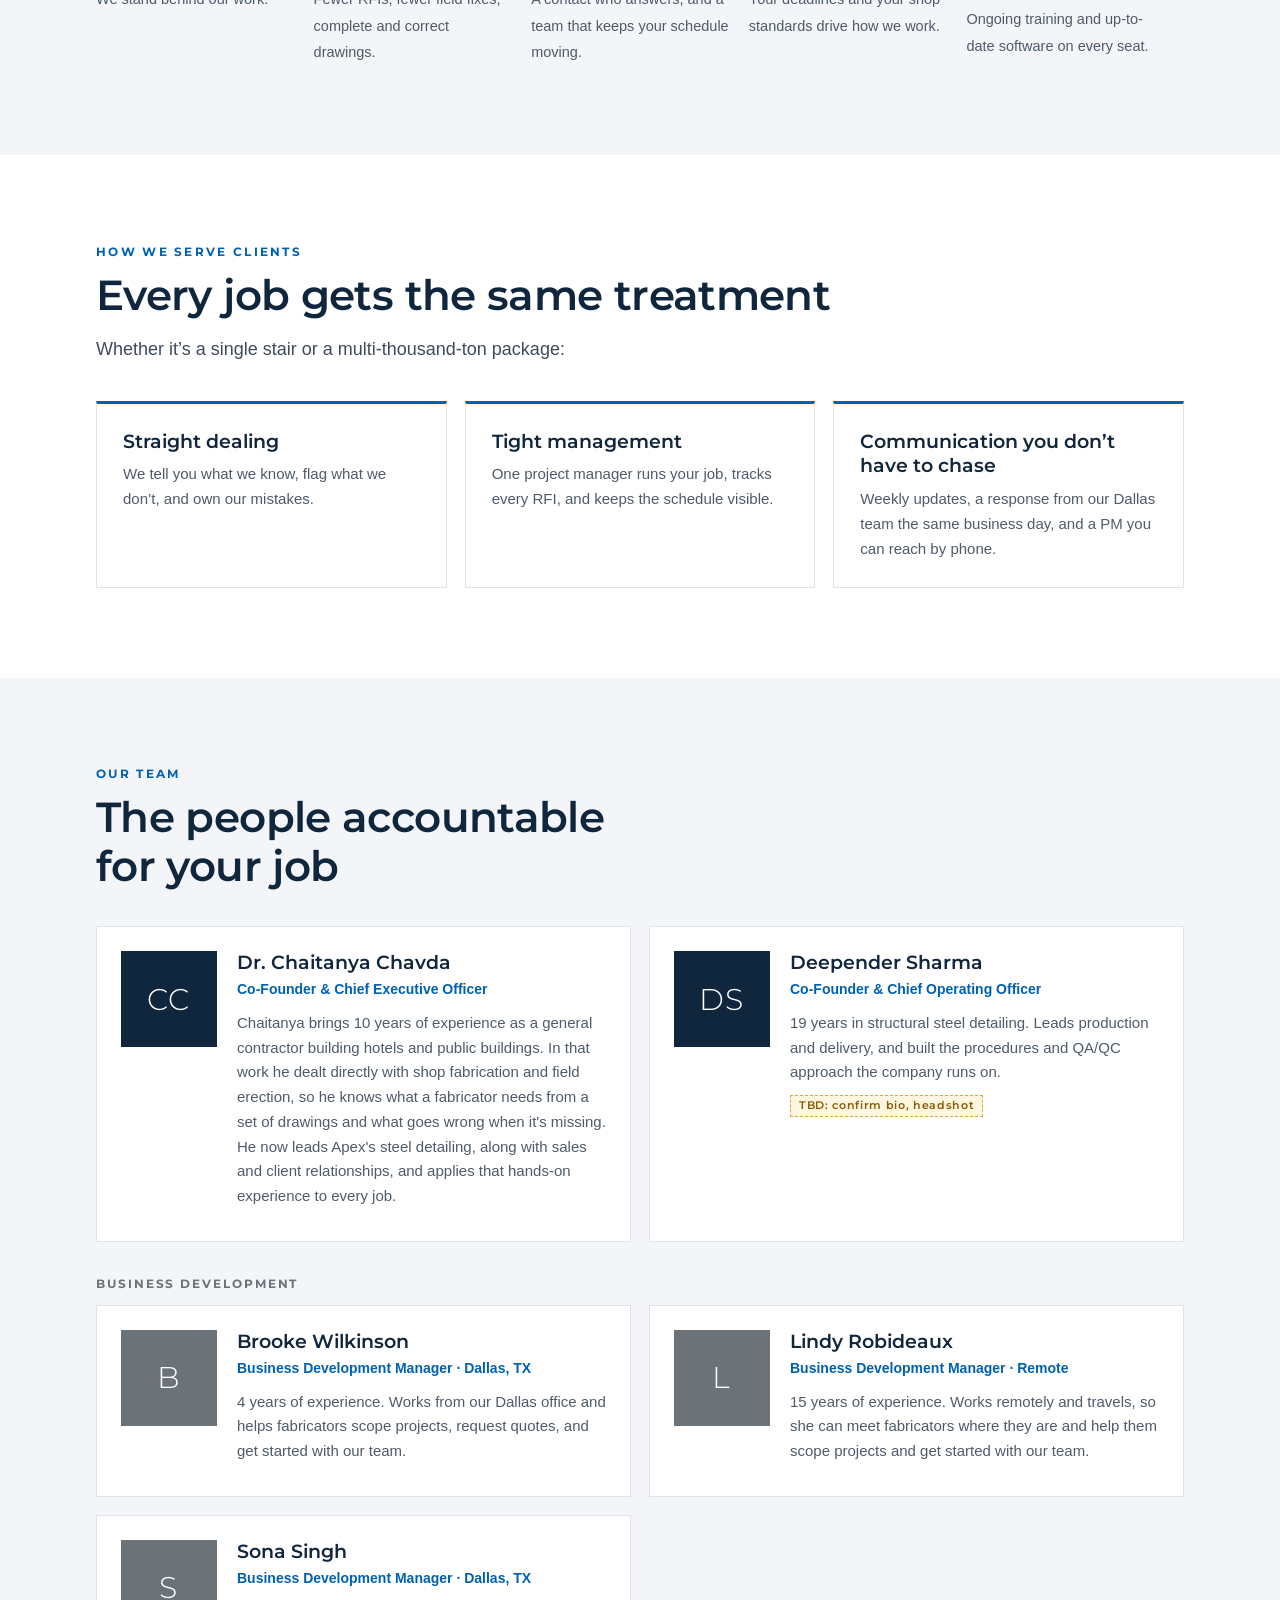
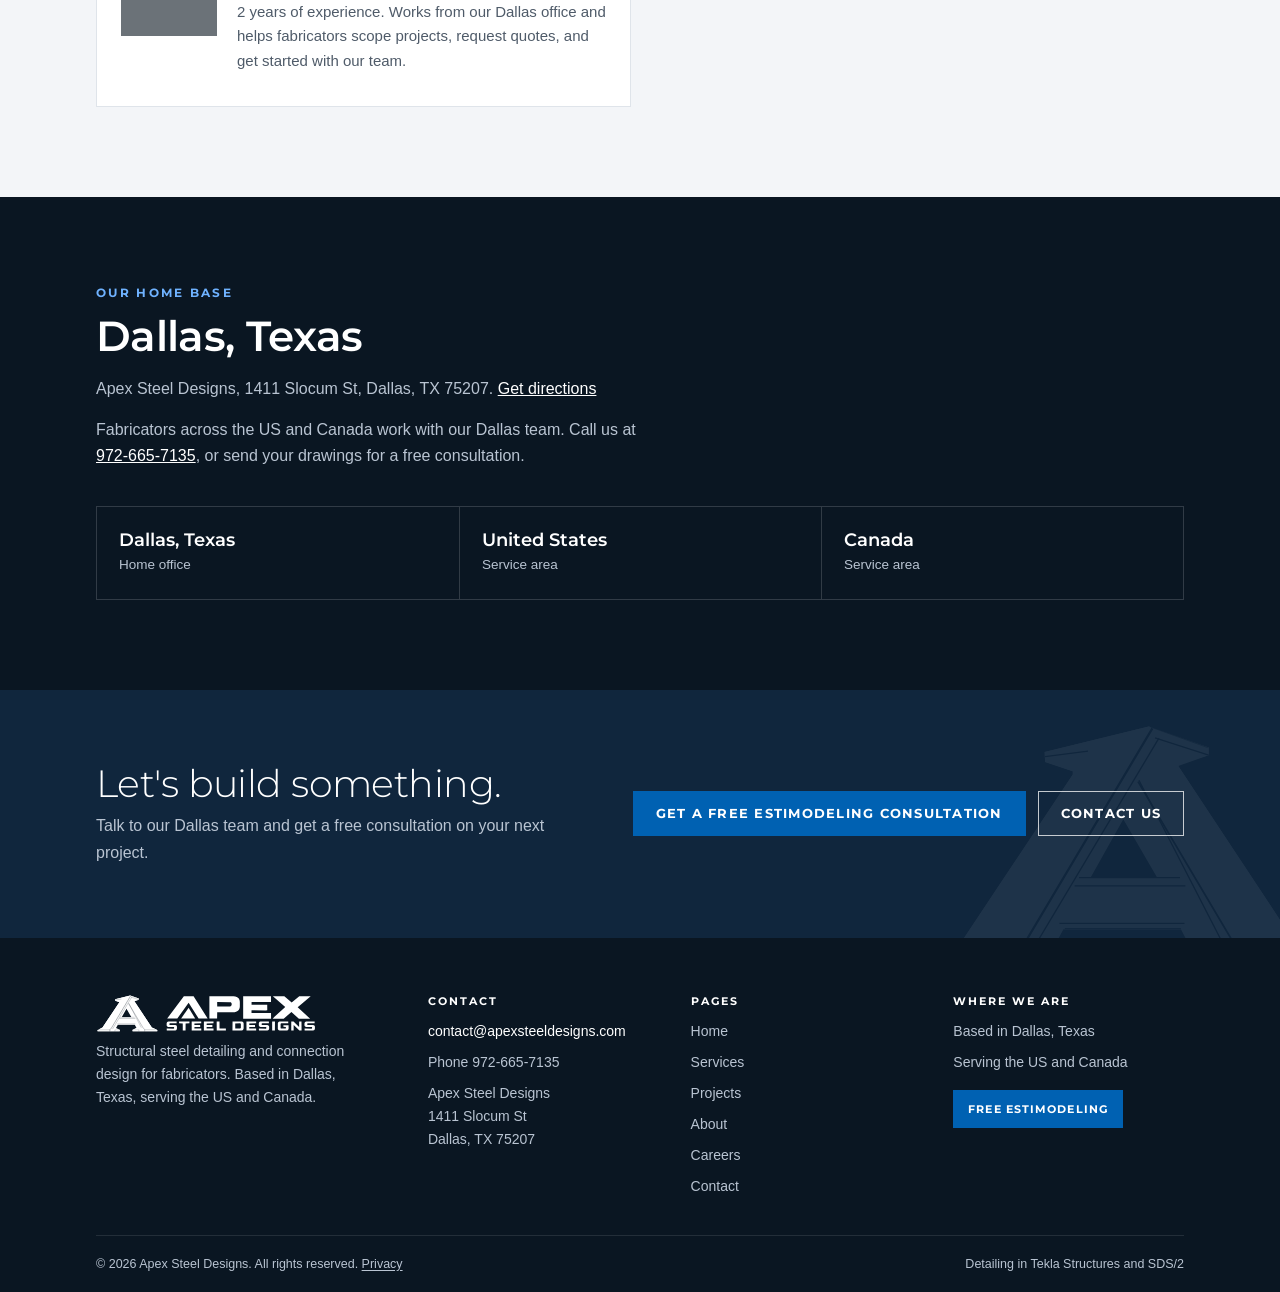
==== commit 02f1529d: "About: Dr. Chaitanya Chavda bio Co-Authored-By: Claude Sonnet 5.5 <noreply@anthropic.com> Claude-Ses" ====
--- a/about.html
+++ b/about.html
@@ -111,7 +111,7 @@
   <div class="head"><p class="kicker">Our team</p><h2>The people accountable for your job</h2></div>
   <div class="team">
     <article class="person"><div class="avatar" aria-hidden="true">CC</div><div><h3>Dr. Chaitanya Chavda</h3><span class="role">Co-Founder &amp; Chief Executive Officer</span>
-      <p>Leads sales, client relationships, and project delivery.</p><p><span class="tbd">TBD: short bio and headshot</span></p></div></article>
+      <p>Chaitanya brings 10 years of experience as a general contractor building hotels and public buildings. In that work he dealt directly with shop fabrication and field erection, so he knows what a fabricator needs from a set of drawings and what goes wrong when it's missing. He now leads Apex's steel detailing, along with sales and client relationships, and applies that hands-on experience to every job.</p></div></article>
     <article class="person"><div class="avatar" aria-hidden="true">DS</div><div><h3>Deepender Sharma</h3><span class="role">Co-Founder &amp; Chief Operating Officer</span>
       <p>19 years in structural steel detailing. Leads production and delivery, and built the procedures and QA/QC approach the company runs on.</p><p><span class="tbd">TBD: confirm bio, headshot</span></p></div></article>
   </div>
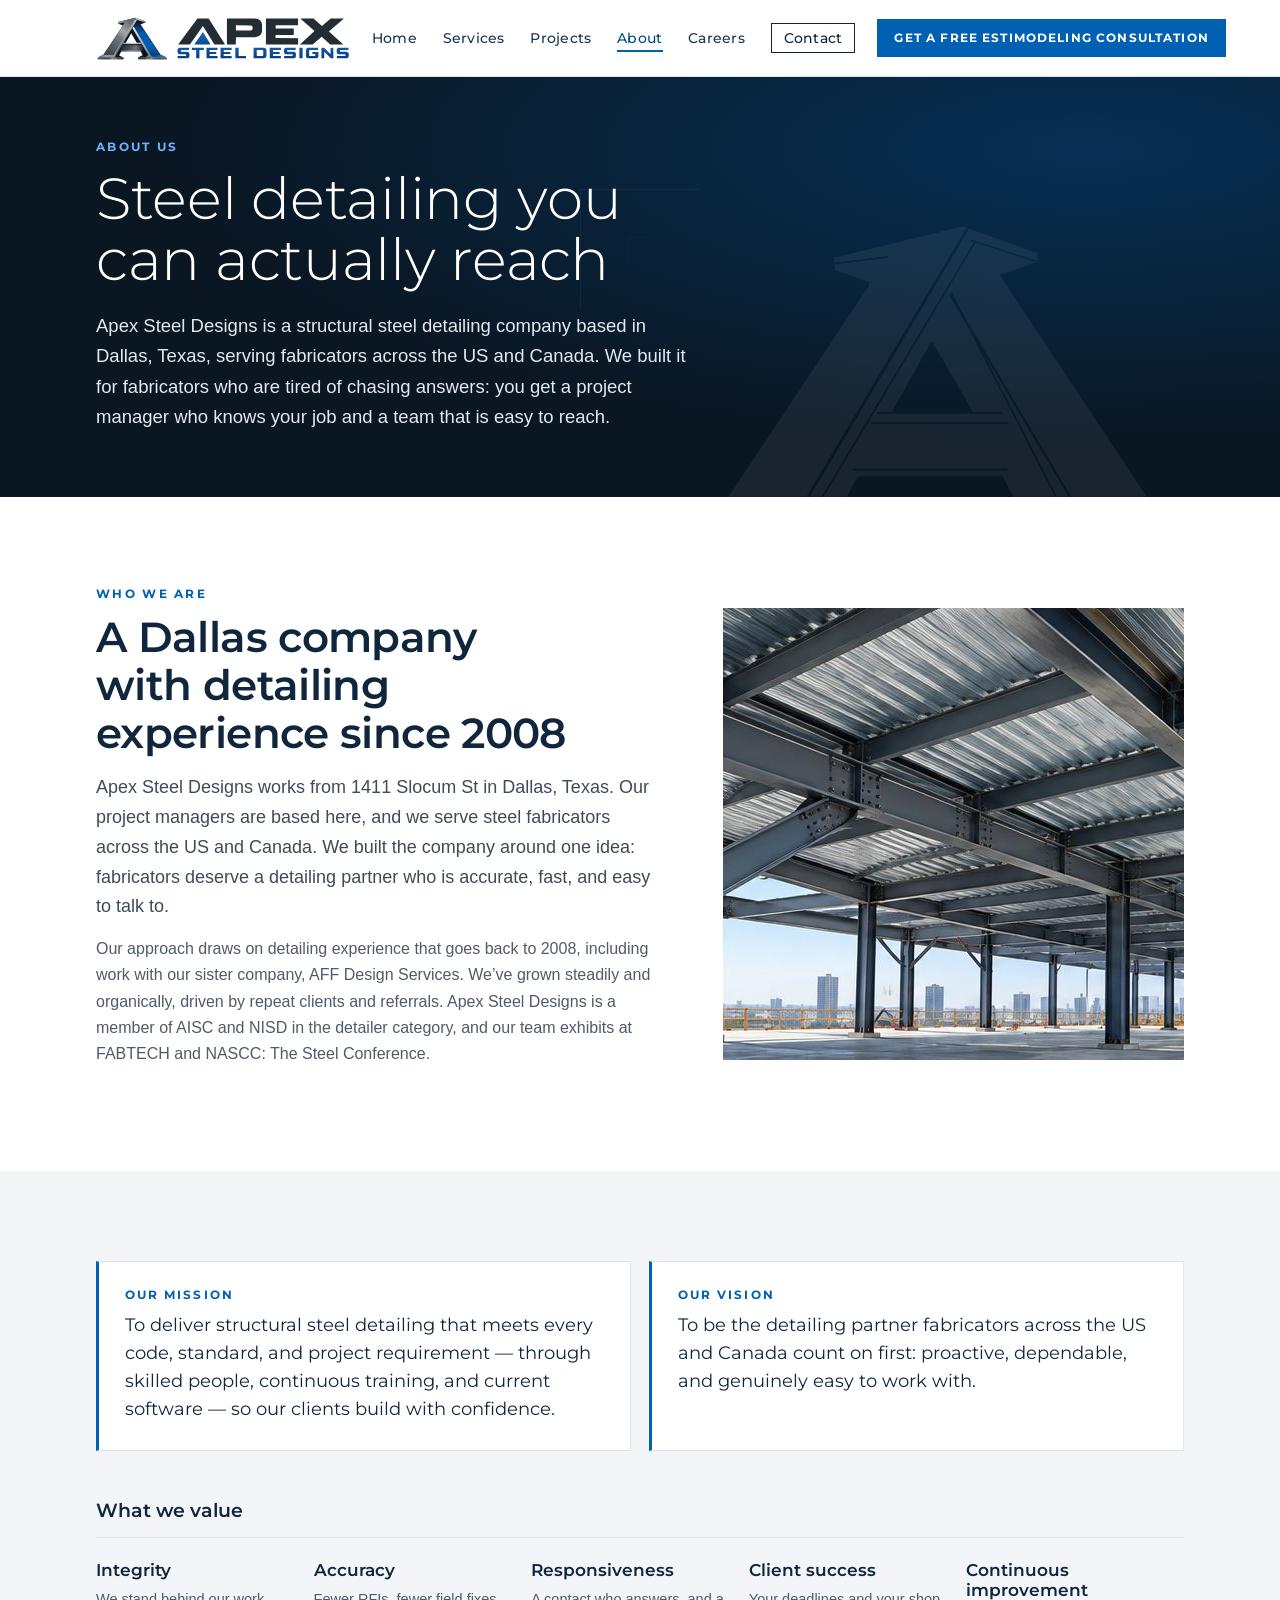
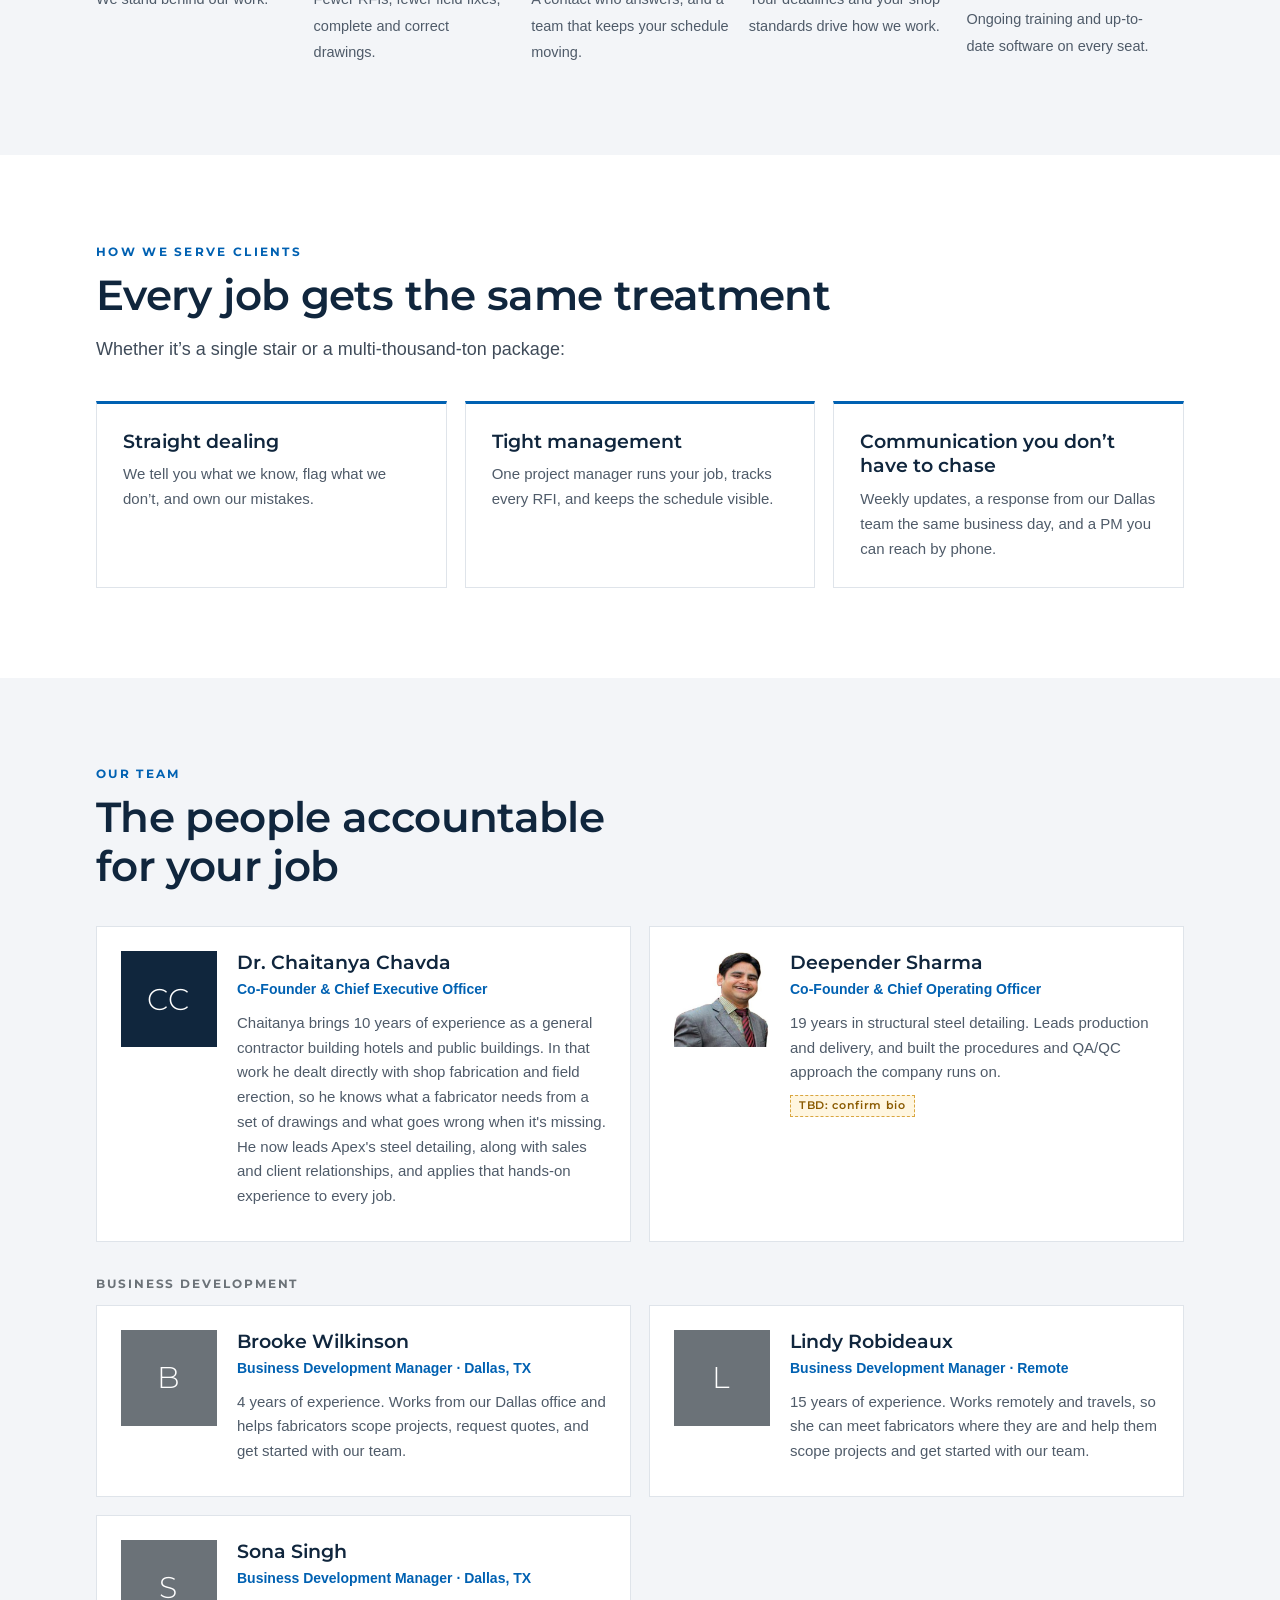
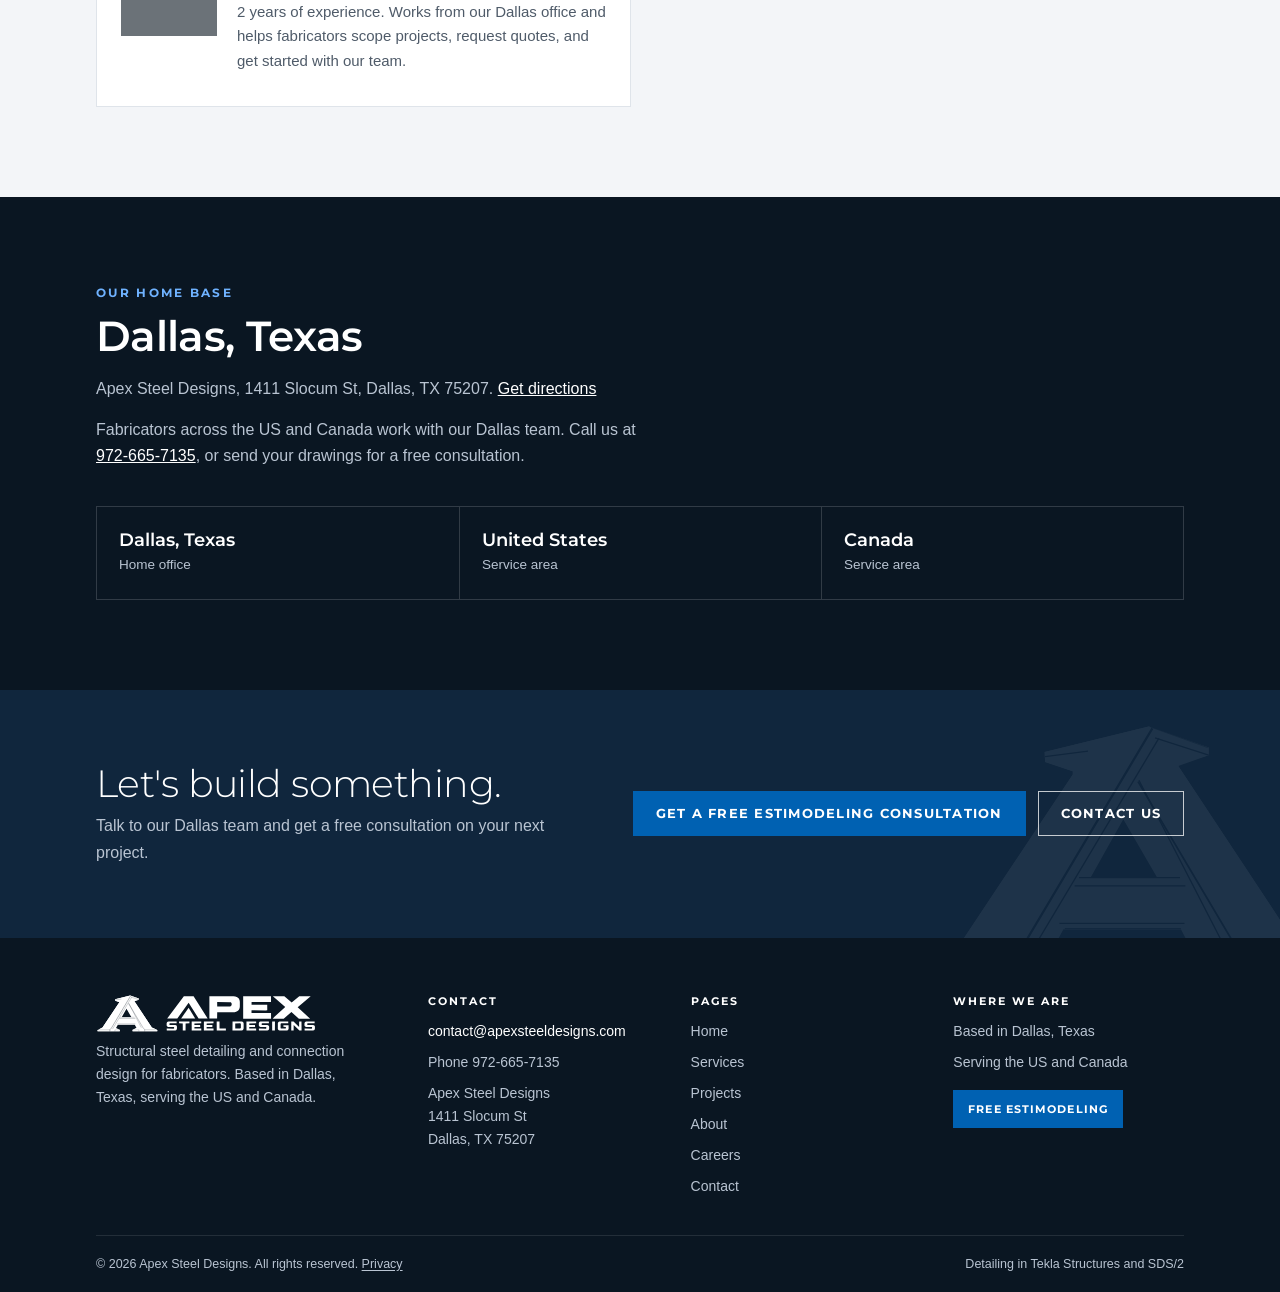
==== commit 590f86c8: "About: Deepender Sharma headshot Co-Authored-By: Claude Sonnet 5.5 <noreply@anthropic.com> Claude-Se" ====
--- a/about.html
+++ b/about.html
@@ -112,8 +112,8 @@
   <div class="team">
     <article class="person"><div class="avatar" aria-hidden="true">CC</div><div><h3>Dr. Chaitanya Chavda</h3><span class="role">Co-Founder &amp; Chief Executive Officer</span>
       <p>Chaitanya brings 10 years of experience as a general contractor building hotels and public buildings. In that work he dealt directly with shop fabrication and field erection, so he knows what a fabricator needs from a set of drawings and what goes wrong when it's missing. He now leads Apex's steel detailing, along with sales and client relationships, and applies that hands-on experience to every job.</p></div></article>
-    <article class="person"><div class="avatar" aria-hidden="true">DS</div><div><h3>Deepender Sharma</h3><span class="role">Co-Founder &amp; Chief Operating Officer</span>
-      <p>19 years in structural steel detailing. Leads production and delivery, and built the procedures and QA/QC approach the company runs on.</p><p><span class="tbd">TBD: confirm bio, headshot</span></p></div></article>
+    <article class="person"><img class="avatar photo-avatar" src="img/deepender-sharma.jpg" alt="Deepender Sharma, Co-Founder and Chief Operating Officer" width="96" height="96" loading="lazy"><div><h3>Deepender Sharma</h3><span class="role">Co-Founder &amp; Chief Operating Officer</span>
+      <p>19 years in structural steel detailing. Leads production and delivery, and built the procedures and QA/QC approach the company runs on.</p><p><span class="tbd">TBD: confirm bio</span></p></div></article>
   </div>
   <p class="team-sub">Business development</p>
   <div class="team">
--- a/style.css
+++ b/style.css
@@ -317,6 +317,7 @@
 .person{display:grid;grid-template-columns:96px minmax(0,1fr);gap:20px;align-items:start;background:var(--white);border:1px solid var(--line);padding:24px}
 .avatar{width:96px;height:96px;background:var(--navy);color:#fff;display:flex;align-items:center;justify-content:center;font:300 30px var(--display);letter-spacing:.04em}
 .avatar.alt{background:var(--steel)}
+.avatar.photo-avatar{object-fit:cover;object-position:center 15%;display:block;background:#fff}
 .person h3{margin:0 0 2px;font-size:19px}
 .person .role{display:block;font-size:14px;color:var(--blue);font-weight:700;margin-bottom:10px}
 .person p{margin:0 0 8px;font-size:15px}
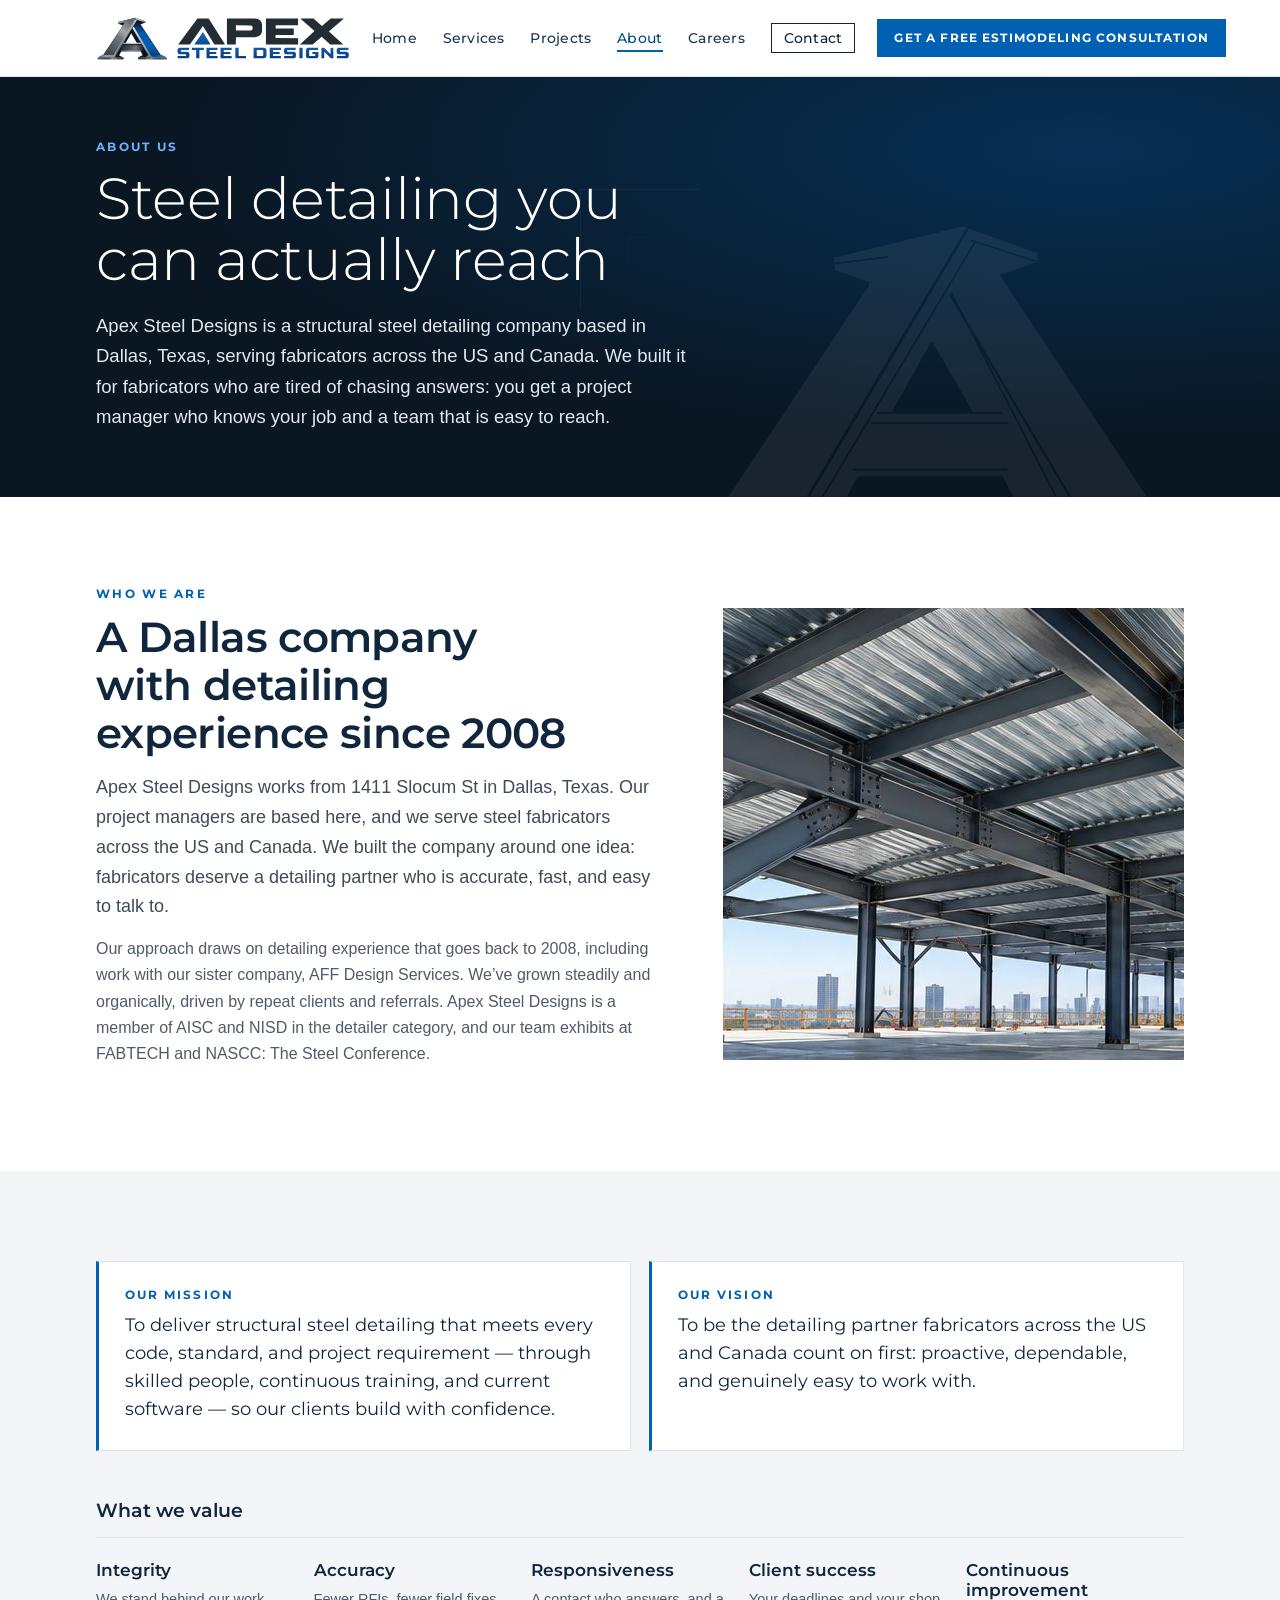
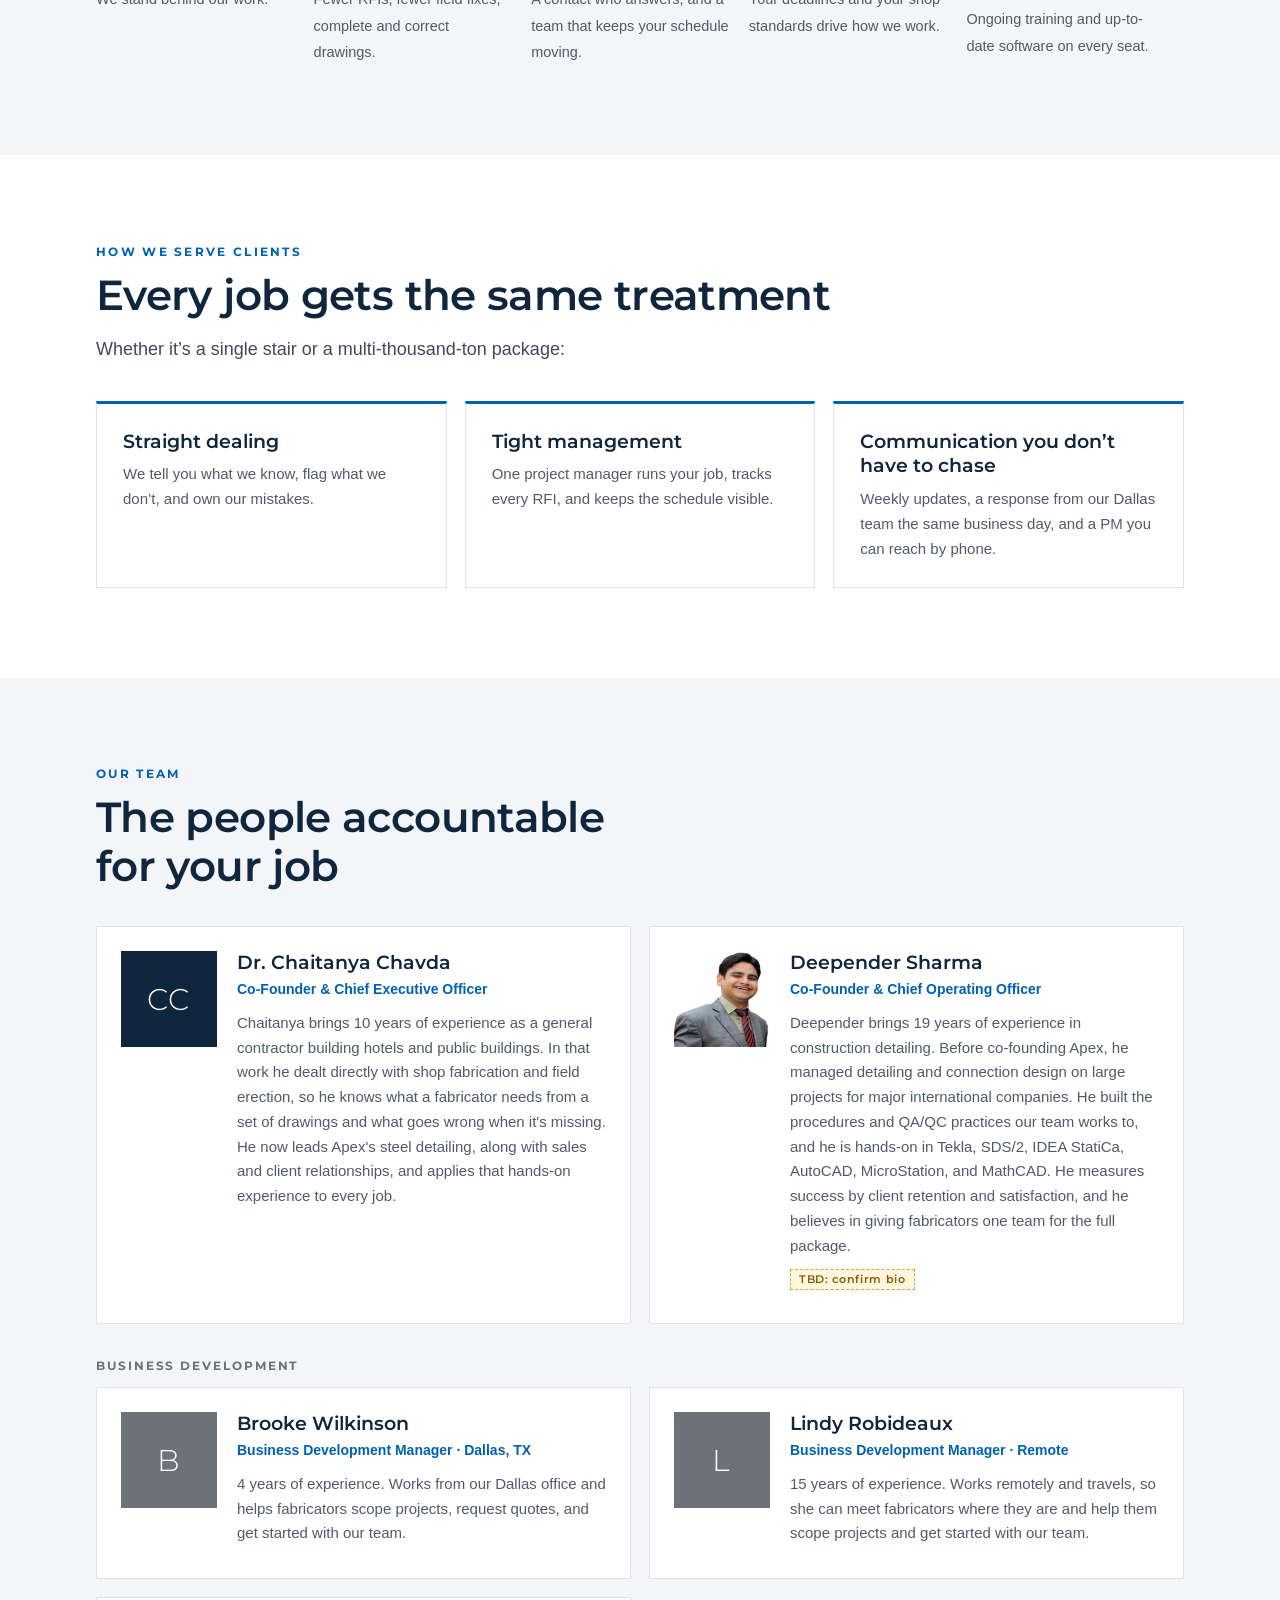
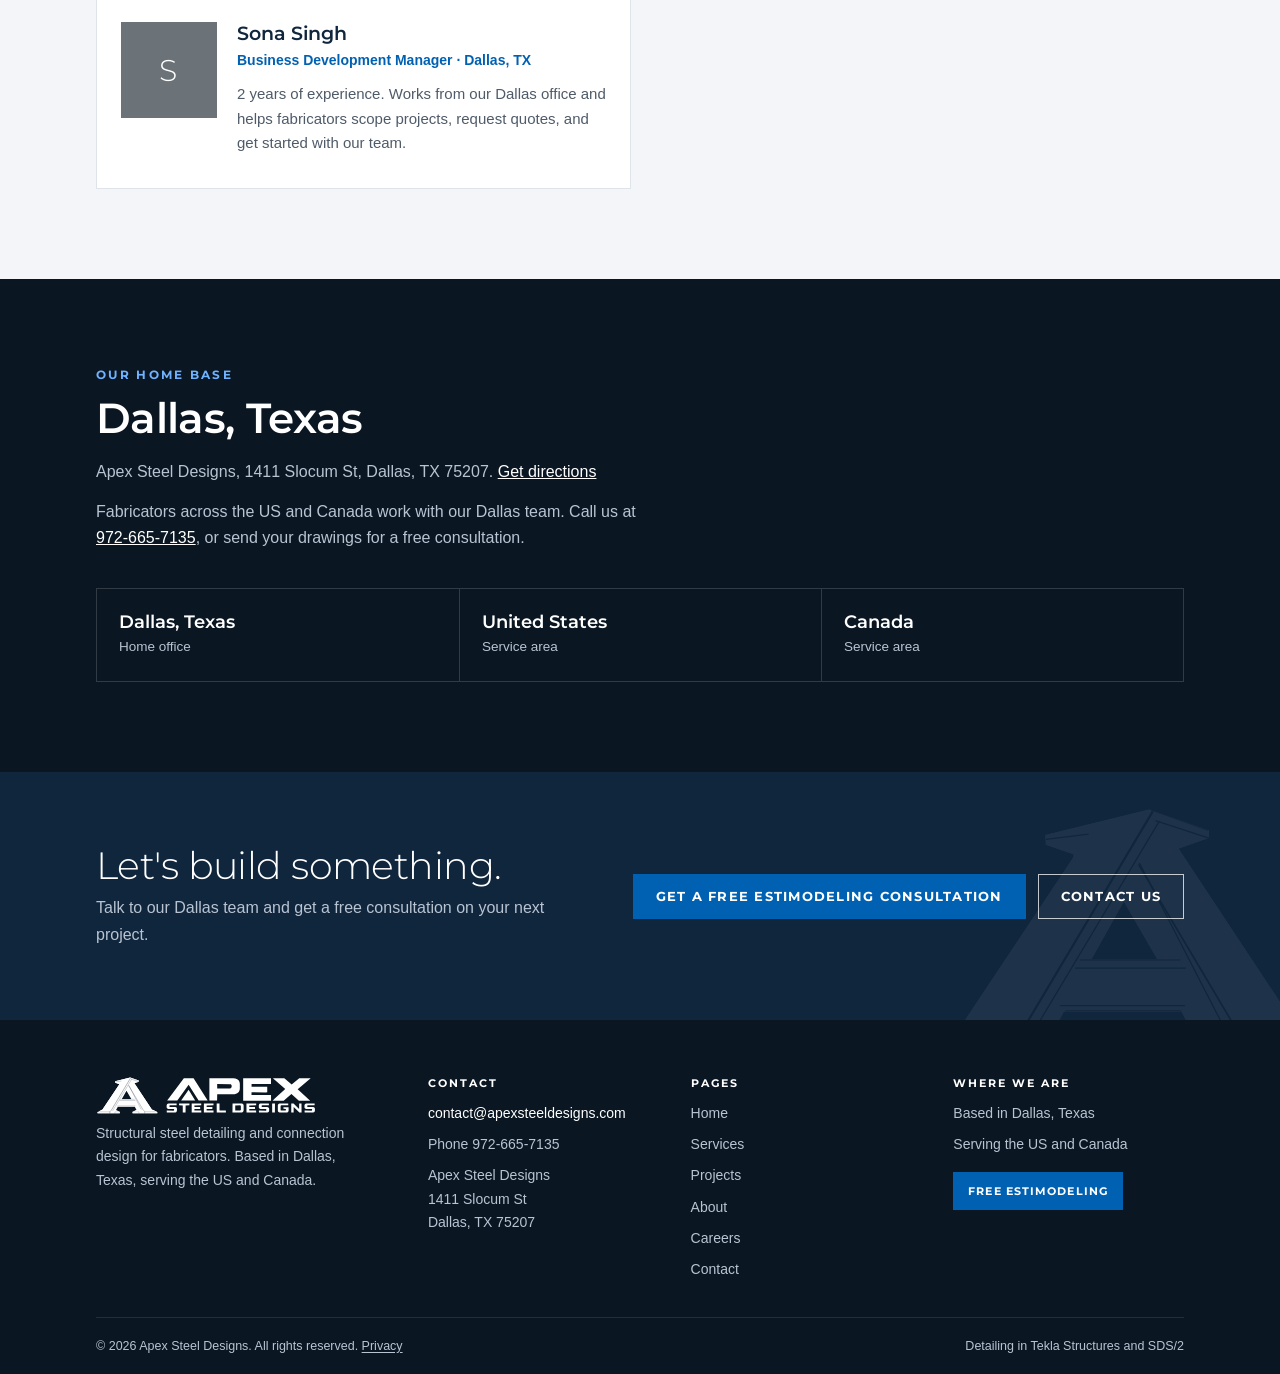
==== commit b7ff2d26: "About: Deepender Sharma bio Co-Authored-By: Claude Sonnet 5.5 <noreply@anthropic.com> Claude-Session" ====
--- a/about.html
+++ b/about.html
@@ -113,7 +113,7 @@
     <article class="person"><div class="avatar" aria-hidden="true">CC</div><div><h3>Dr. Chaitanya Chavda</h3><span class="role">Co-Founder &amp; Chief Executive Officer</span>
       <p>Chaitanya brings 10 years of experience as a general contractor building hotels and public buildings. In that work he dealt directly with shop fabrication and field erection, so he knows what a fabricator needs from a set of drawings and what goes wrong when it's missing. He now leads Apex's steel detailing, along with sales and client relationships, and applies that hands-on experience to every job.</p></div></article>
     <article class="person"><img class="avatar photo-avatar" src="img/deepender-sharma.jpg" alt="Deepender Sharma, Co-Founder and Chief Operating Officer" width="96" height="96" loading="lazy"><div><h3>Deepender Sharma</h3><span class="role">Co-Founder &amp; Chief Operating Officer</span>
-      <p>19 years in structural steel detailing. Leads production and delivery, and built the procedures and QA/QC approach the company runs on.</p><p><span class="tbd">TBD: confirm bio</span></p></div></article>
+      <p>Deepender brings 19 years of experience in construction detailing. Before co-founding Apex, he managed detailing and connection design on large projects for major international companies. He built the procedures and QA/QC practices our team works to, and he is hands-on in Tekla, SDS/2, IDEA StatiCa, AutoCAD, MicroStation, and MathCAD. He measures success by client retention and satisfaction, and he believes in giving fabricators one team for the full package.</p><p><span class="tbd">TBD: confirm bio</span></p></div></article>
   </div>
   <p class="team-sub">Business development</p>
   <div class="team">
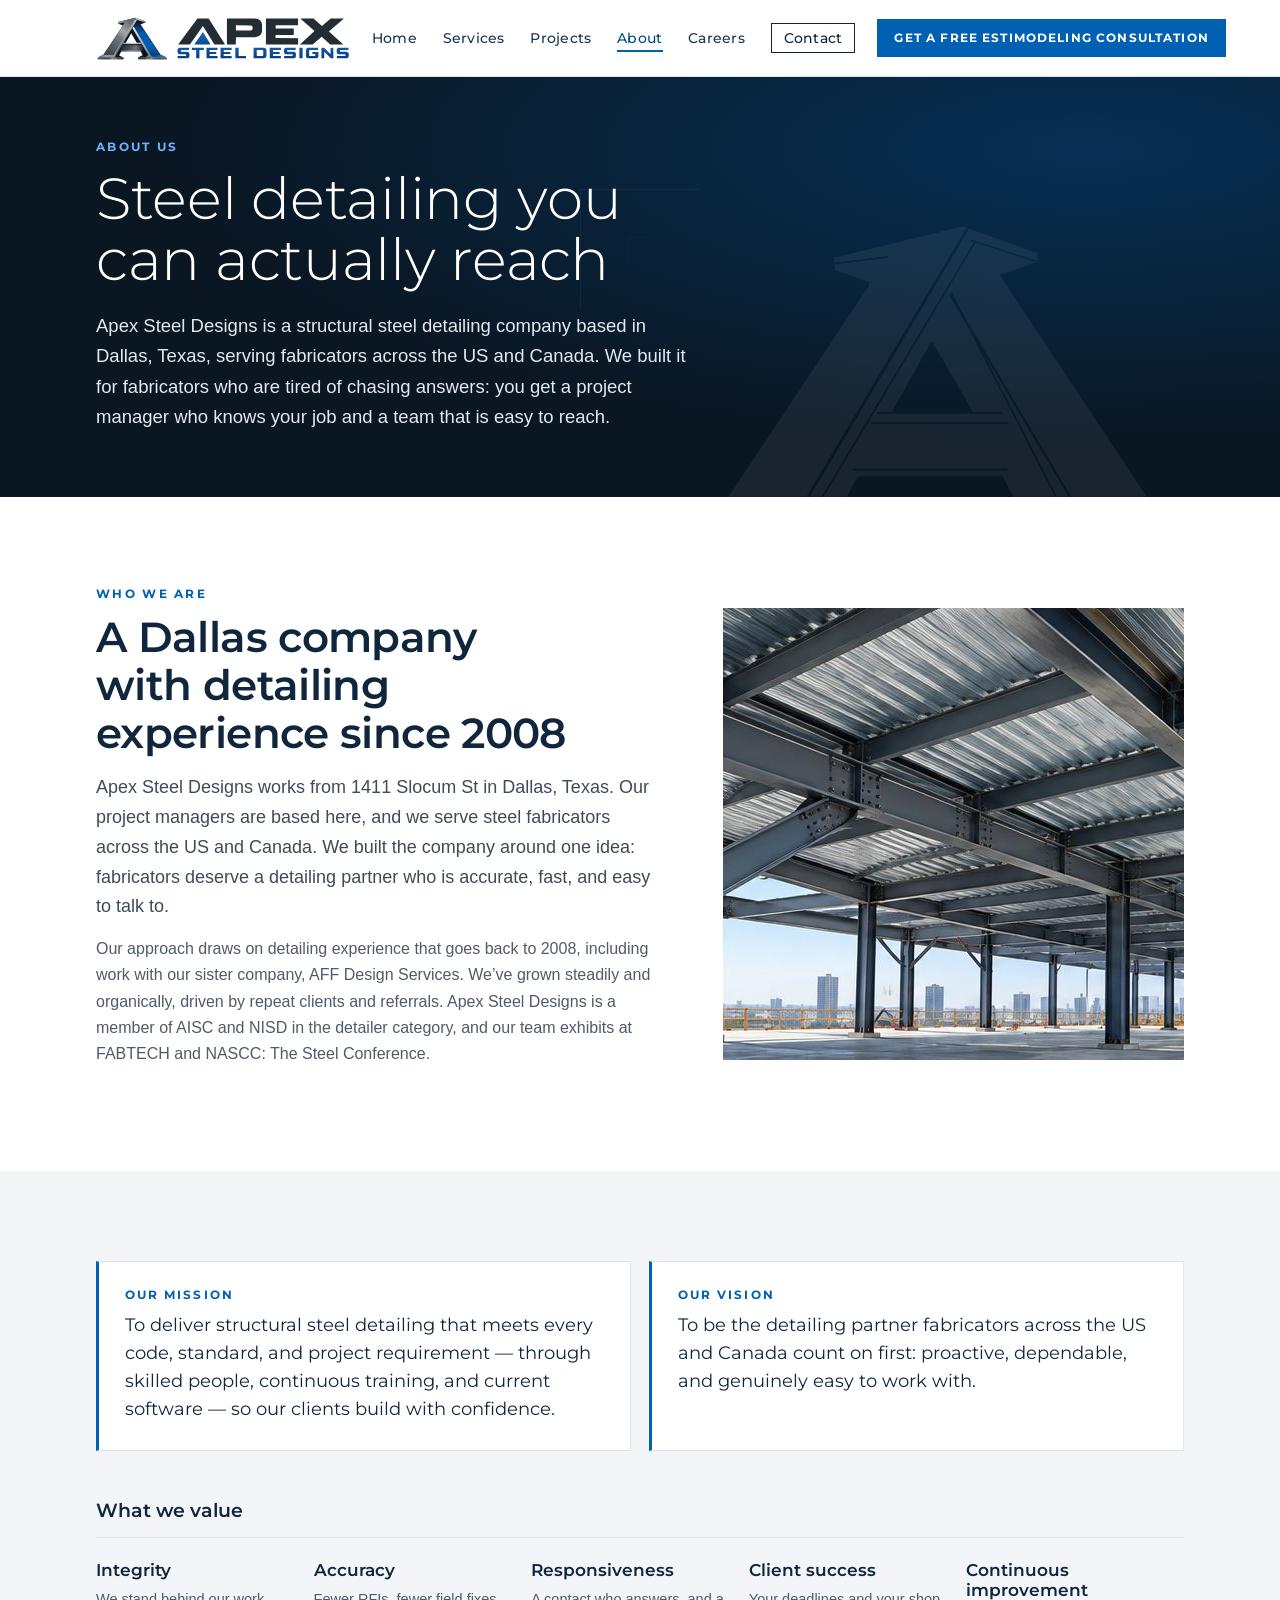
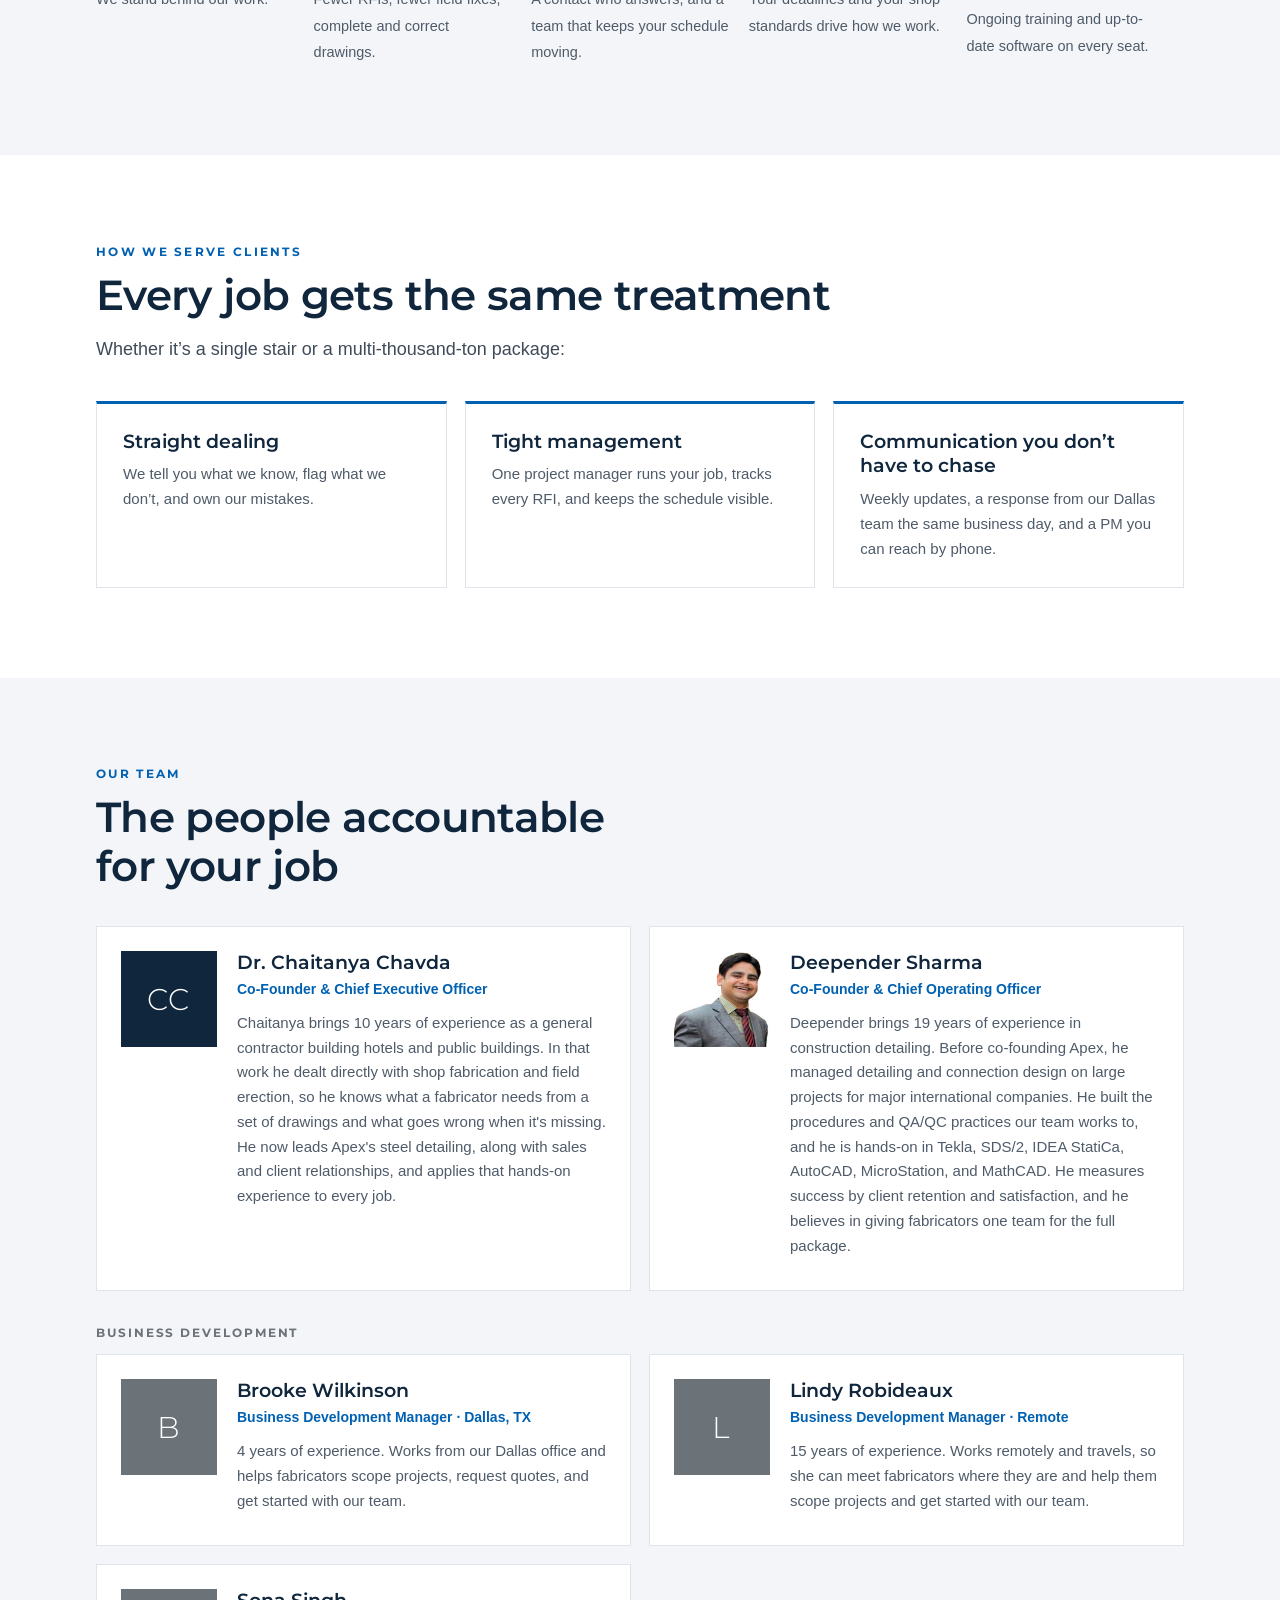
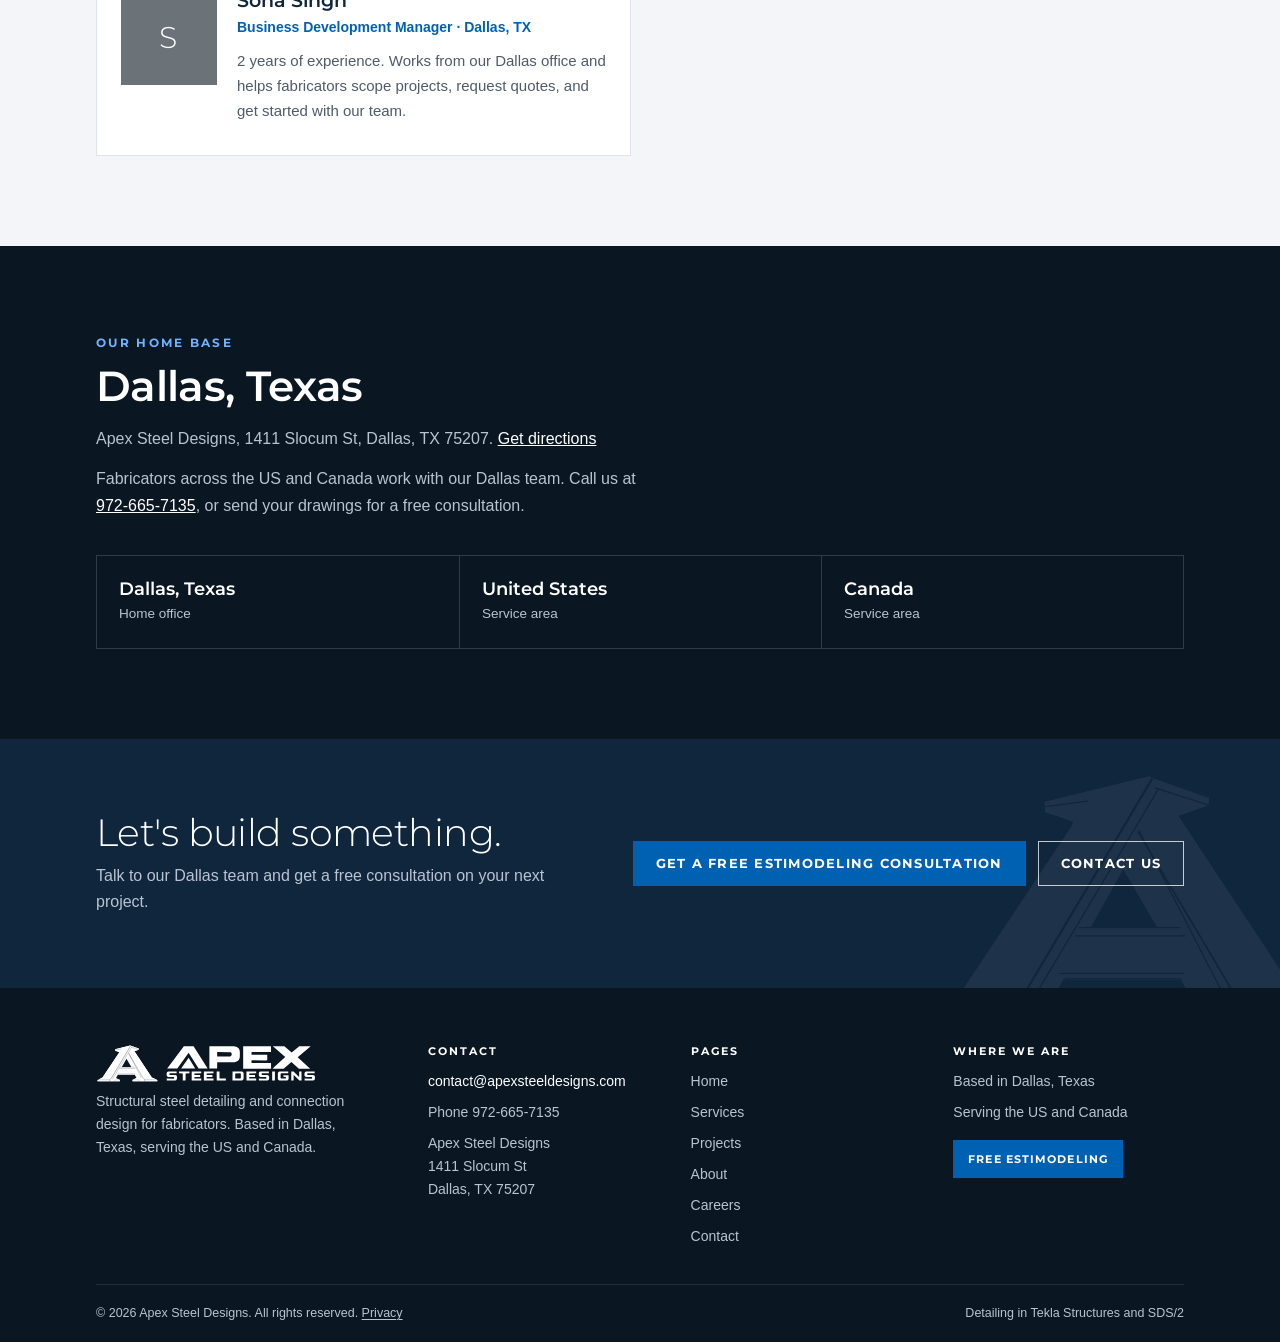
==== commit 8e3d8d1a: "About: remove TBD badge from Deepender card Co-Authored-By: Claude Sonnet 5.5 <noreply@anthropic.com" ====
--- a/about.html
+++ b/about.html
@@ -113,7 +113,7 @@
     <article class="person"><div class="avatar" aria-hidden="true">CC</div><div><h3>Dr. Chaitanya Chavda</h3><span class="role">Co-Founder &amp; Chief Executive Officer</span>
       <p>Chaitanya brings 10 years of experience as a general contractor building hotels and public buildings. In that work he dealt directly with shop fabrication and field erection, so he knows what a fabricator needs from a set of drawings and what goes wrong when it's missing. He now leads Apex's steel detailing, along with sales and client relationships, and applies that hands-on experience to every job.</p></div></article>
     <article class="person"><img class="avatar photo-avatar" src="img/deepender-sharma.jpg" alt="Deepender Sharma, Co-Founder and Chief Operating Officer" width="96" height="96" loading="lazy"><div><h3>Deepender Sharma</h3><span class="role">Co-Founder &amp; Chief Operating Officer</span>
-      <p>Deepender brings 19 years of experience in construction detailing. Before co-founding Apex, he managed detailing and connection design on large projects for major international companies. He built the procedures and QA/QC practices our team works to, and he is hands-on in Tekla, SDS/2, IDEA StatiCa, AutoCAD, MicroStation, and MathCAD. He measures success by client retention and satisfaction, and he believes in giving fabricators one team for the full package.</p><p><span class="tbd">TBD: confirm bio</span></p></div></article>
+      <p>Deepender brings 19 years of experience in construction detailing. Before co-founding Apex, he managed detailing and connection design on large projects for major international companies. He built the procedures and QA/QC practices our team works to, and he is hands-on in Tekla, SDS/2, IDEA StatiCa, AutoCAD, MicroStation, and MathCAD. He measures success by client retention and satisfaction, and he believes in giving fabricators one team for the full package.</p></div></article>
   </div>
   <p class="team-sub">Business development</p>
   <div class="team">
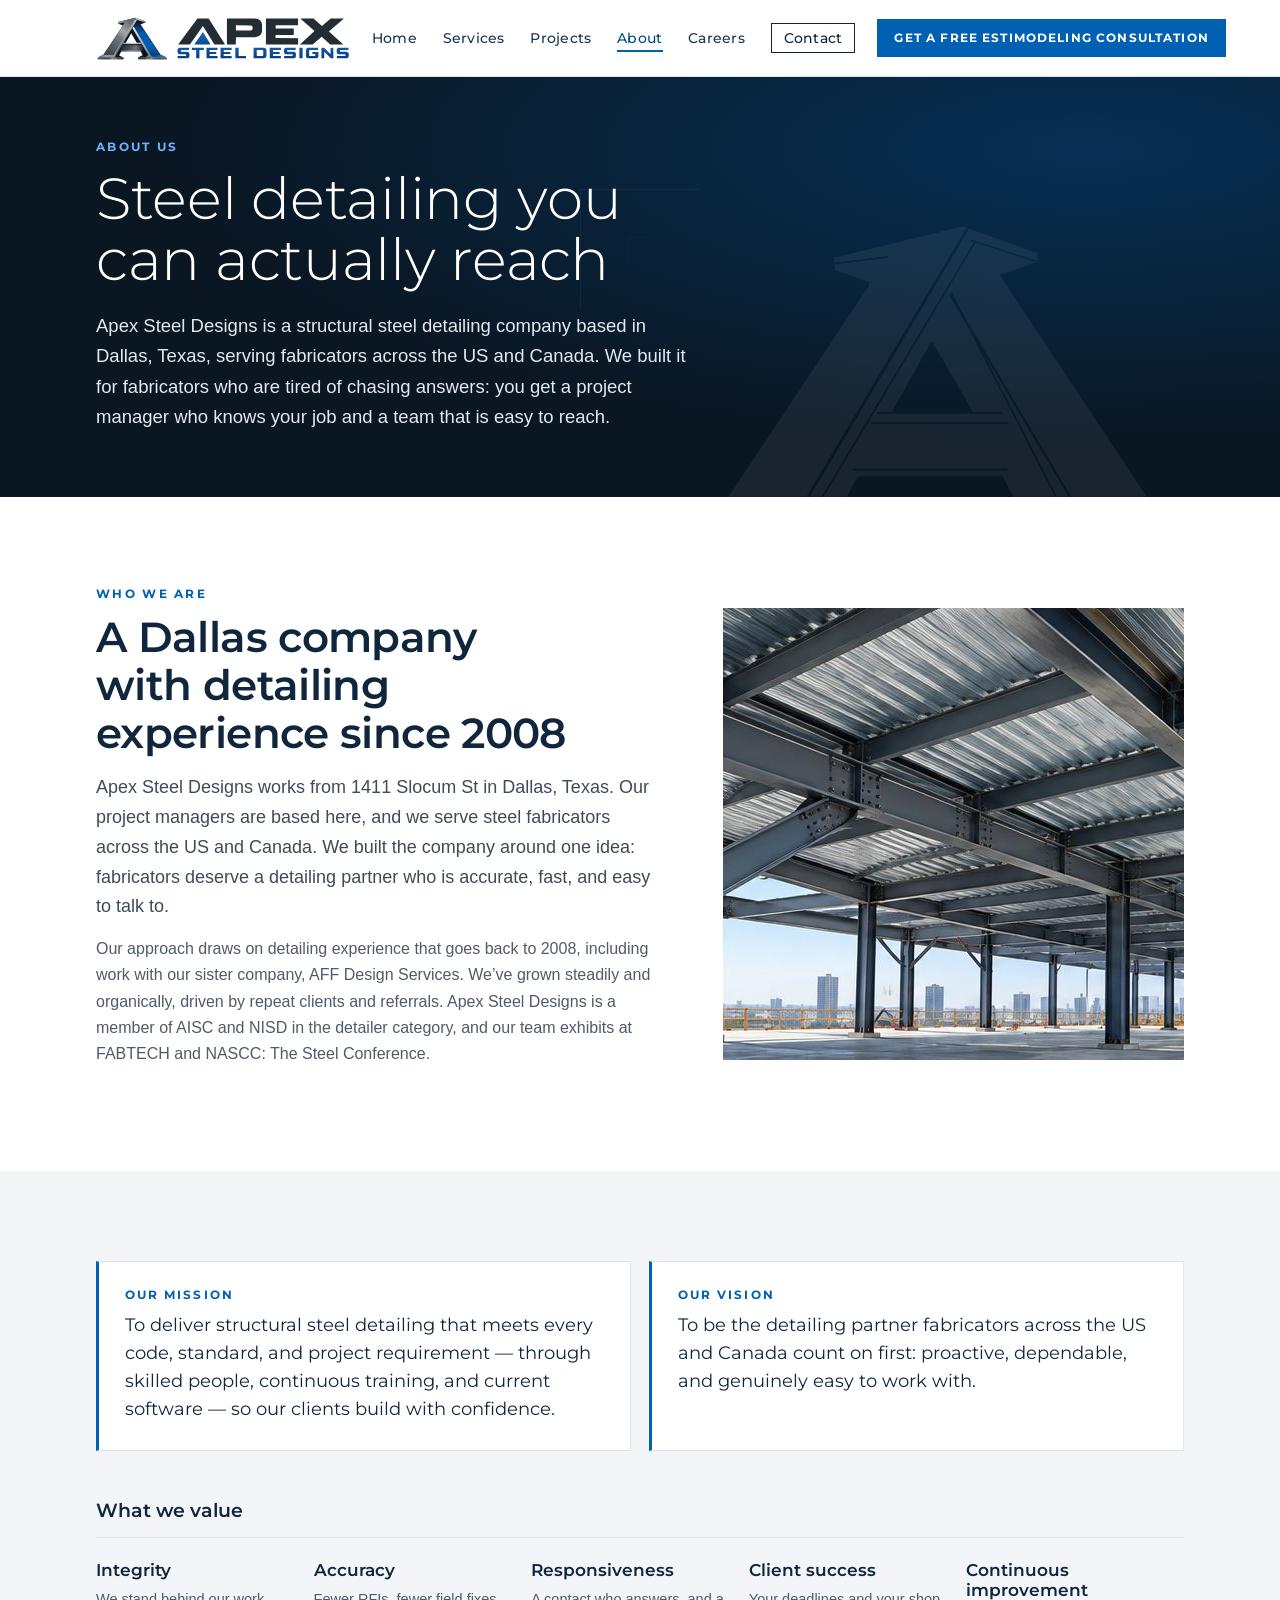
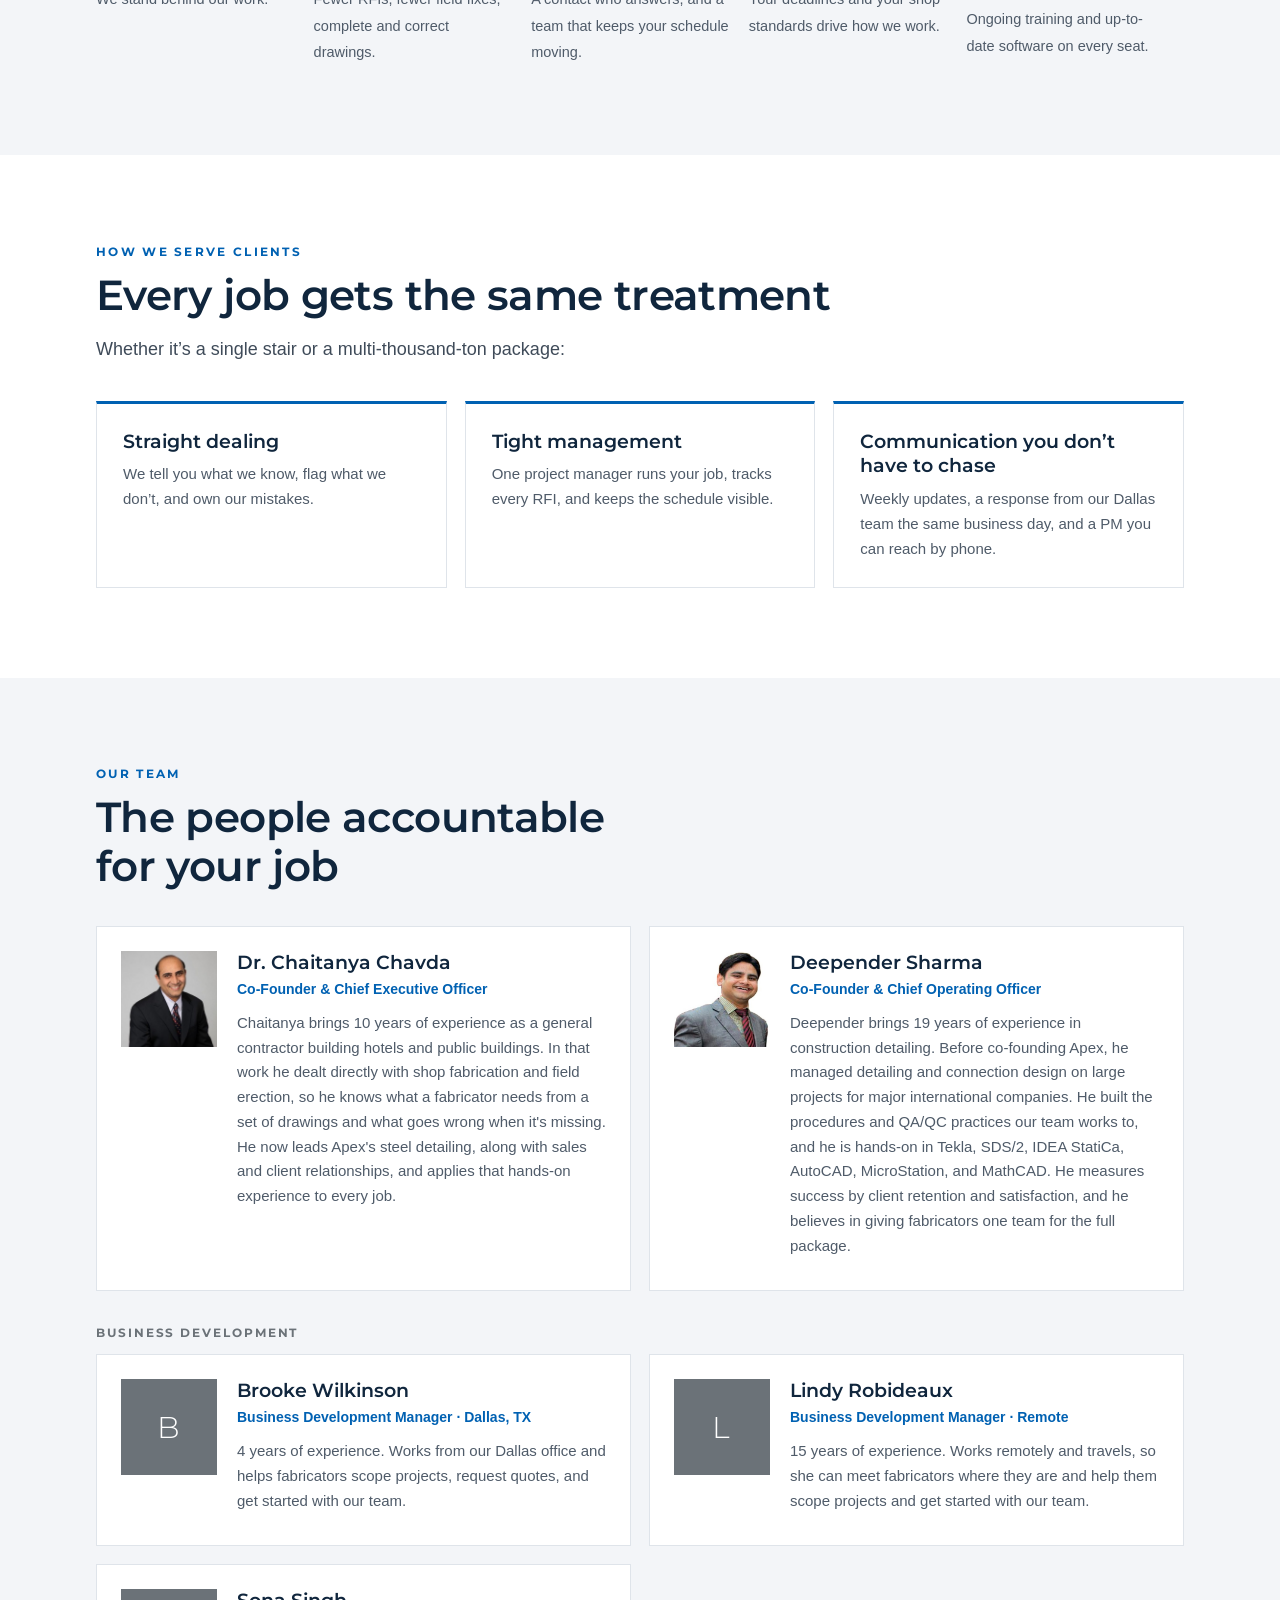
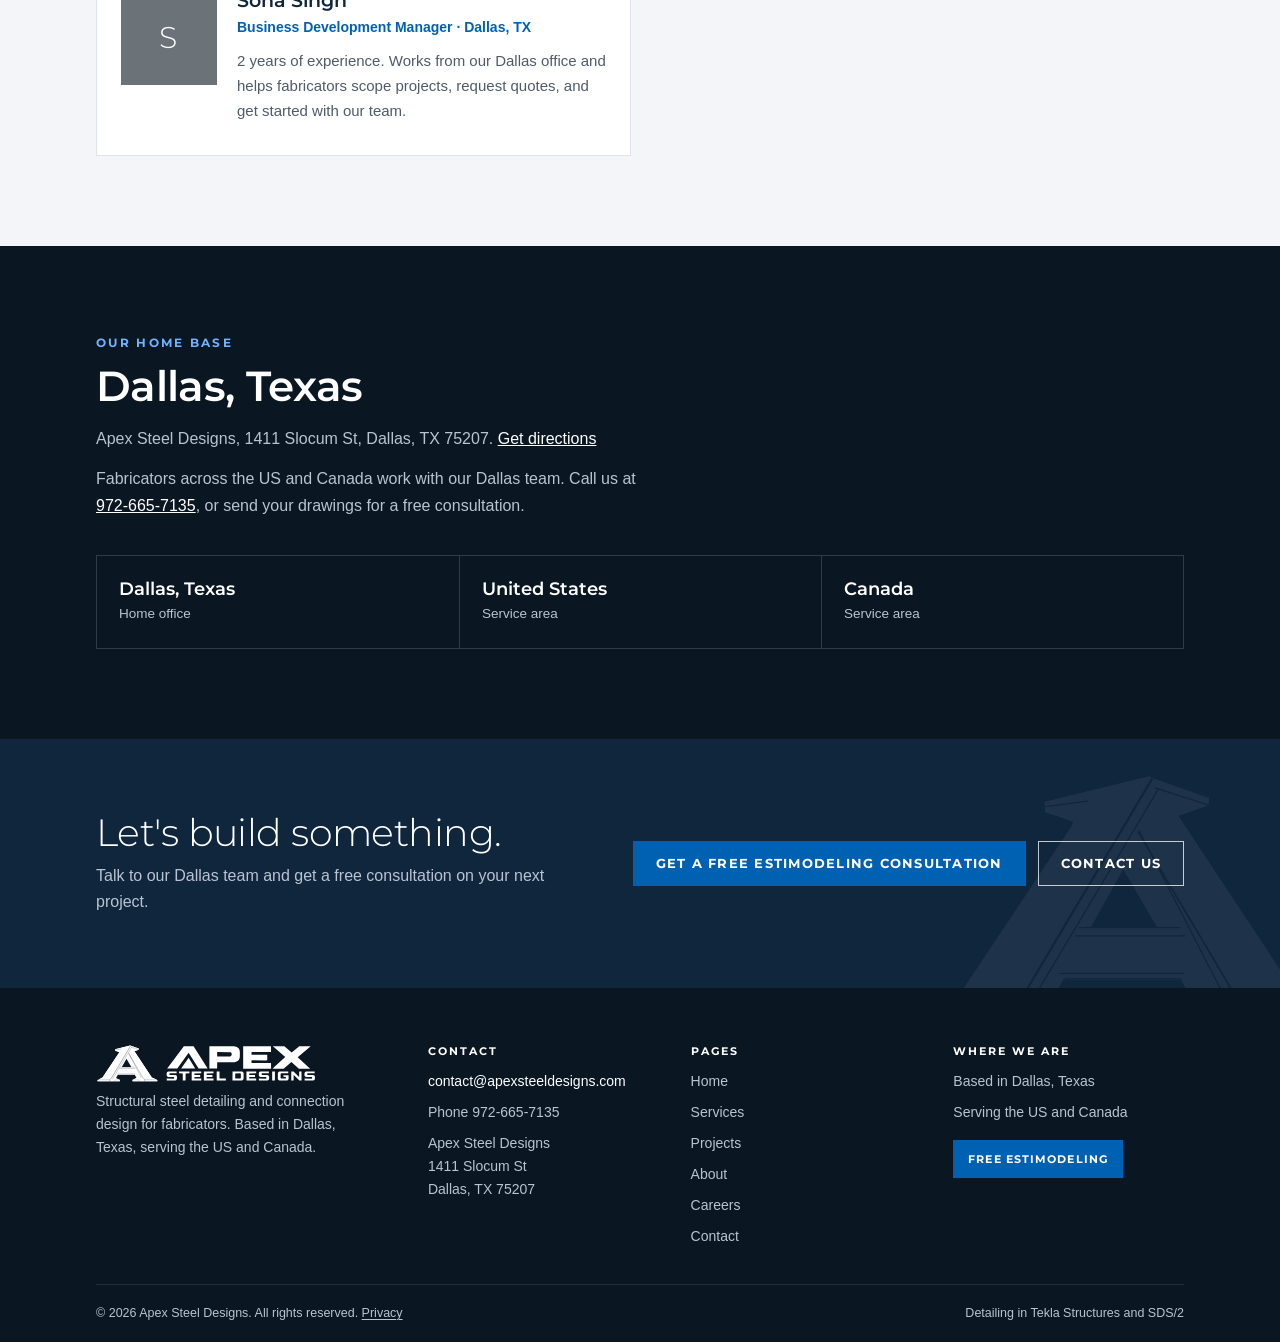
==== commit e5784e37: "About: Dr. Chaitanya Chavda headshot Co-Authored-By: Claude Sonnet 5.5 <noreply@anthropic.com> Claud" ====
--- a/about.html
+++ b/about.html
@@ -110,7 +110,7 @@
 <section class="s soft" id="team"><div class="container">
   <div class="head"><p class="kicker">Our team</p><h2>The people accountable for your job</h2></div>
   <div class="team">
-    <article class="person"><div class="avatar" aria-hidden="true">CC</div><div><h3>Dr. Chaitanya Chavda</h3><span class="role">Co-Founder &amp; Chief Executive Officer</span>
+    <article class="person"><img class="avatar photo-avatar" src="img/chaitanya-chavda.jpg" alt="Dr. Chaitanya Chavda, Co-Founder and Chief Executive Officer" width="96" height="96" loading="lazy"><div><h3>Dr. Chaitanya Chavda</h3><span class="role">Co-Founder &amp; Chief Executive Officer</span>
       <p>Chaitanya brings 10 years of experience as a general contractor building hotels and public buildings. In that work he dealt directly with shop fabrication and field erection, so he knows what a fabricator needs from a set of drawings and what goes wrong when it's missing. He now leads Apex's steel detailing, along with sales and client relationships, and applies that hands-on experience to every job.</p></div></article>
     <article class="person"><img class="avatar photo-avatar" src="img/deepender-sharma.jpg" alt="Deepender Sharma, Co-Founder and Chief Operating Officer" width="96" height="96" loading="lazy"><div><h3>Deepender Sharma</h3><span class="role">Co-Founder &amp; Chief Operating Officer</span>
       <p>Deepender brings 19 years of experience in construction detailing. Before co-founding Apex, he managed detailing and connection design on large projects for major international companies. He built the procedures and QA/QC practices our team works to, and he is hands-on in Tekla, SDS/2, IDEA StatiCa, AutoCAD, MicroStation, and MathCAD. He measures success by client retention and satisfaction, and he believes in giving fabricators one team for the full package.</p></div></article>
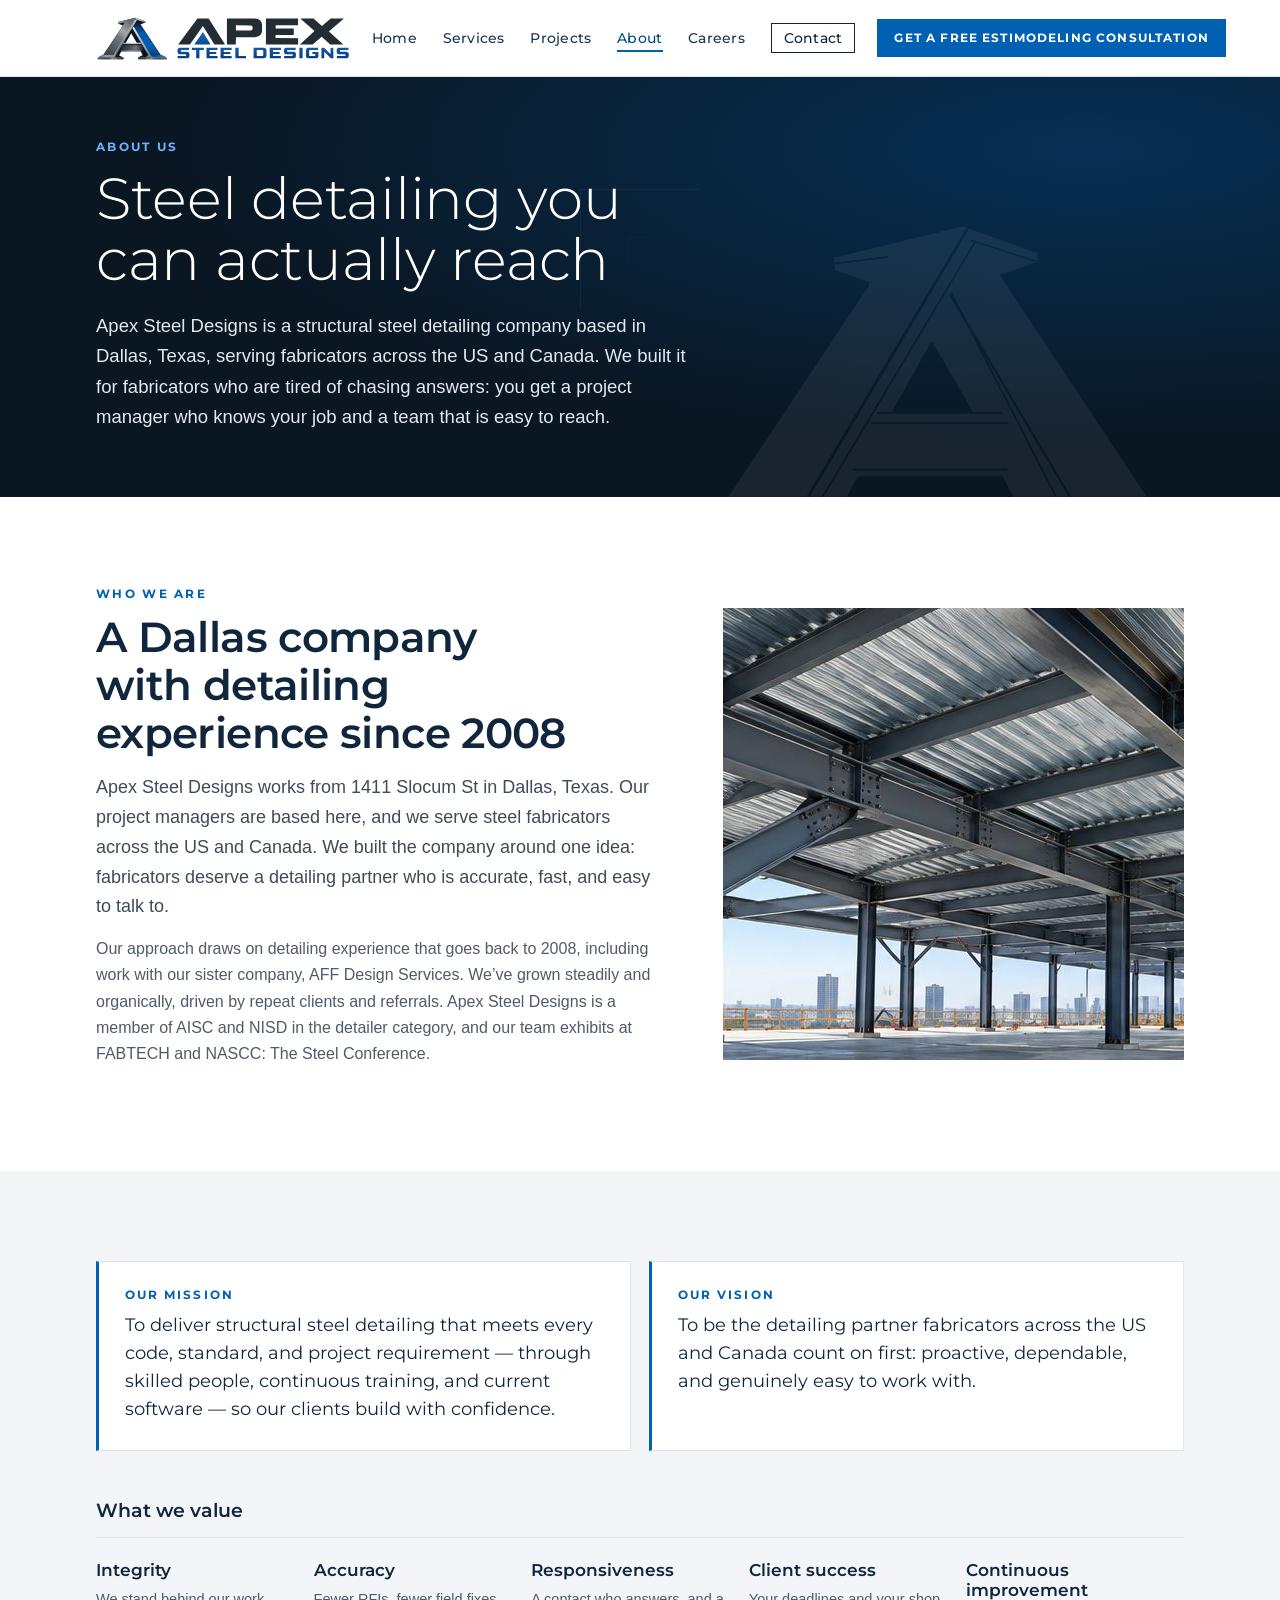
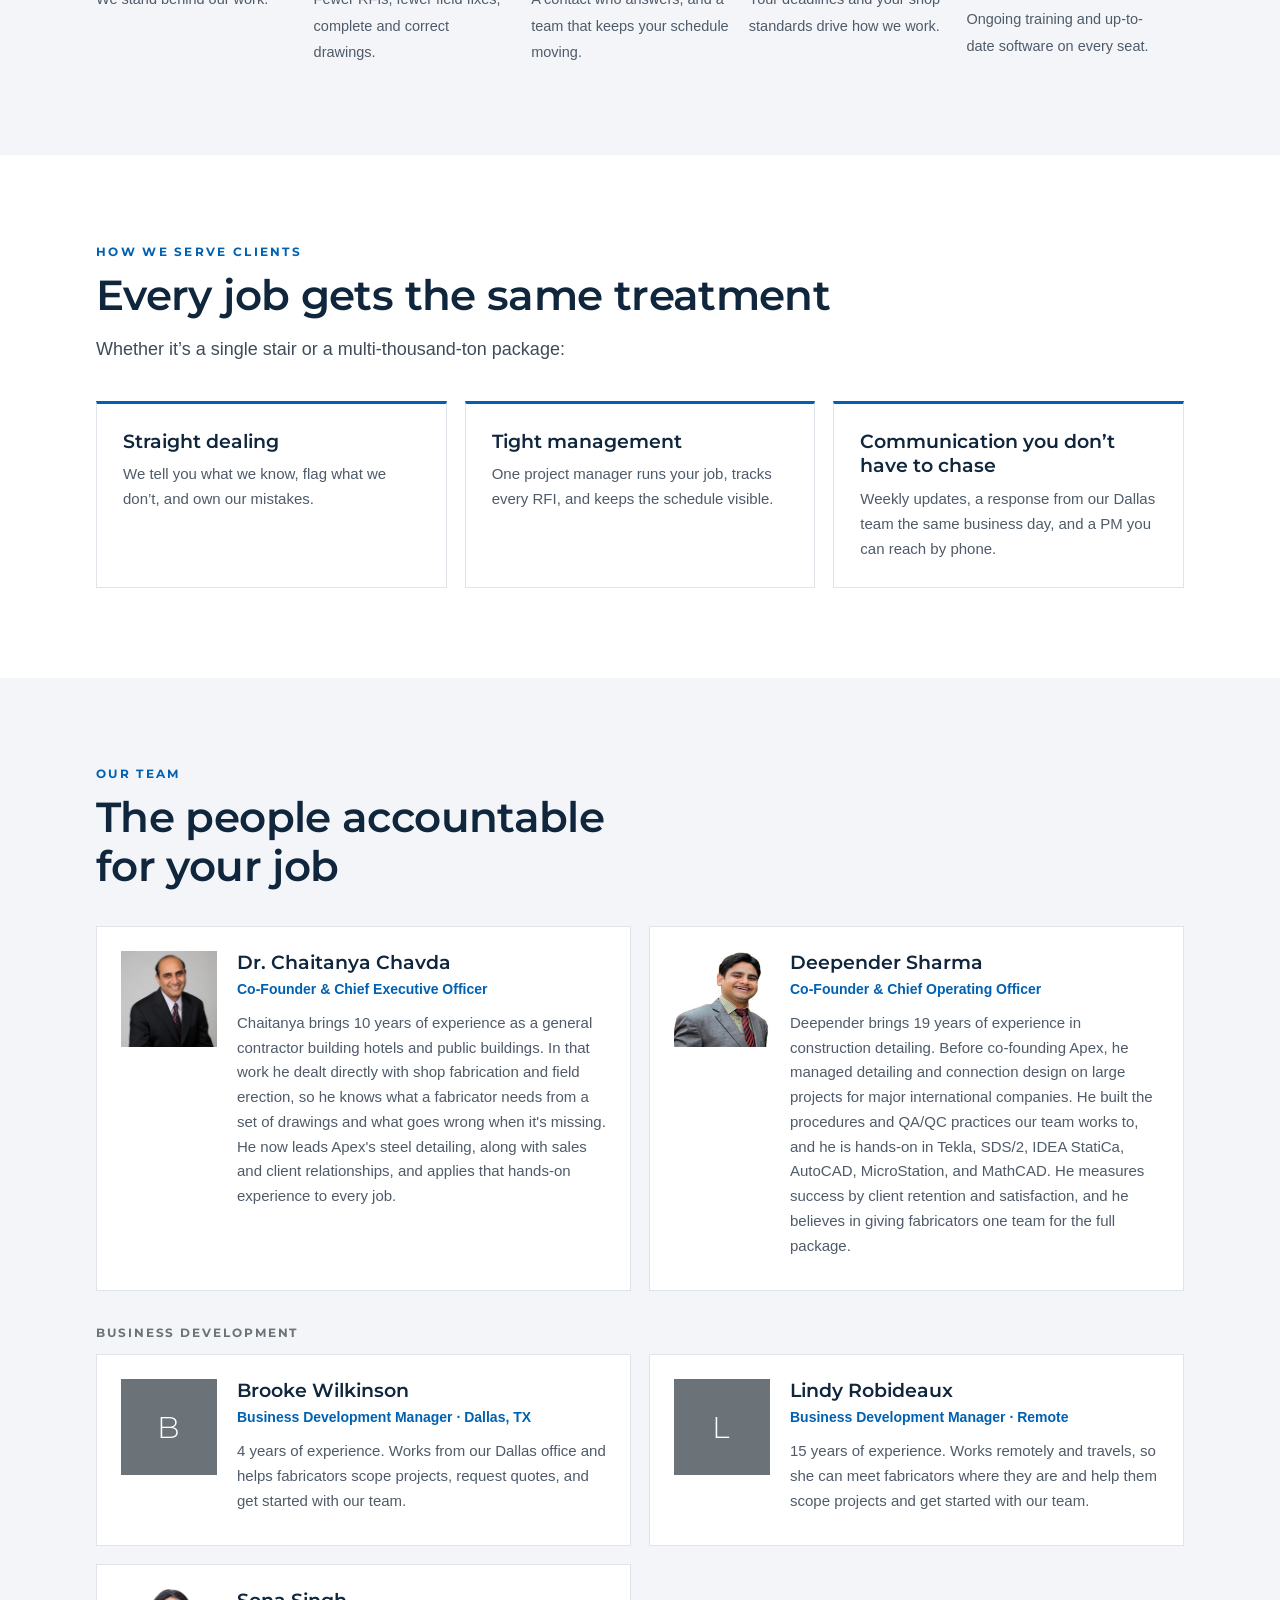
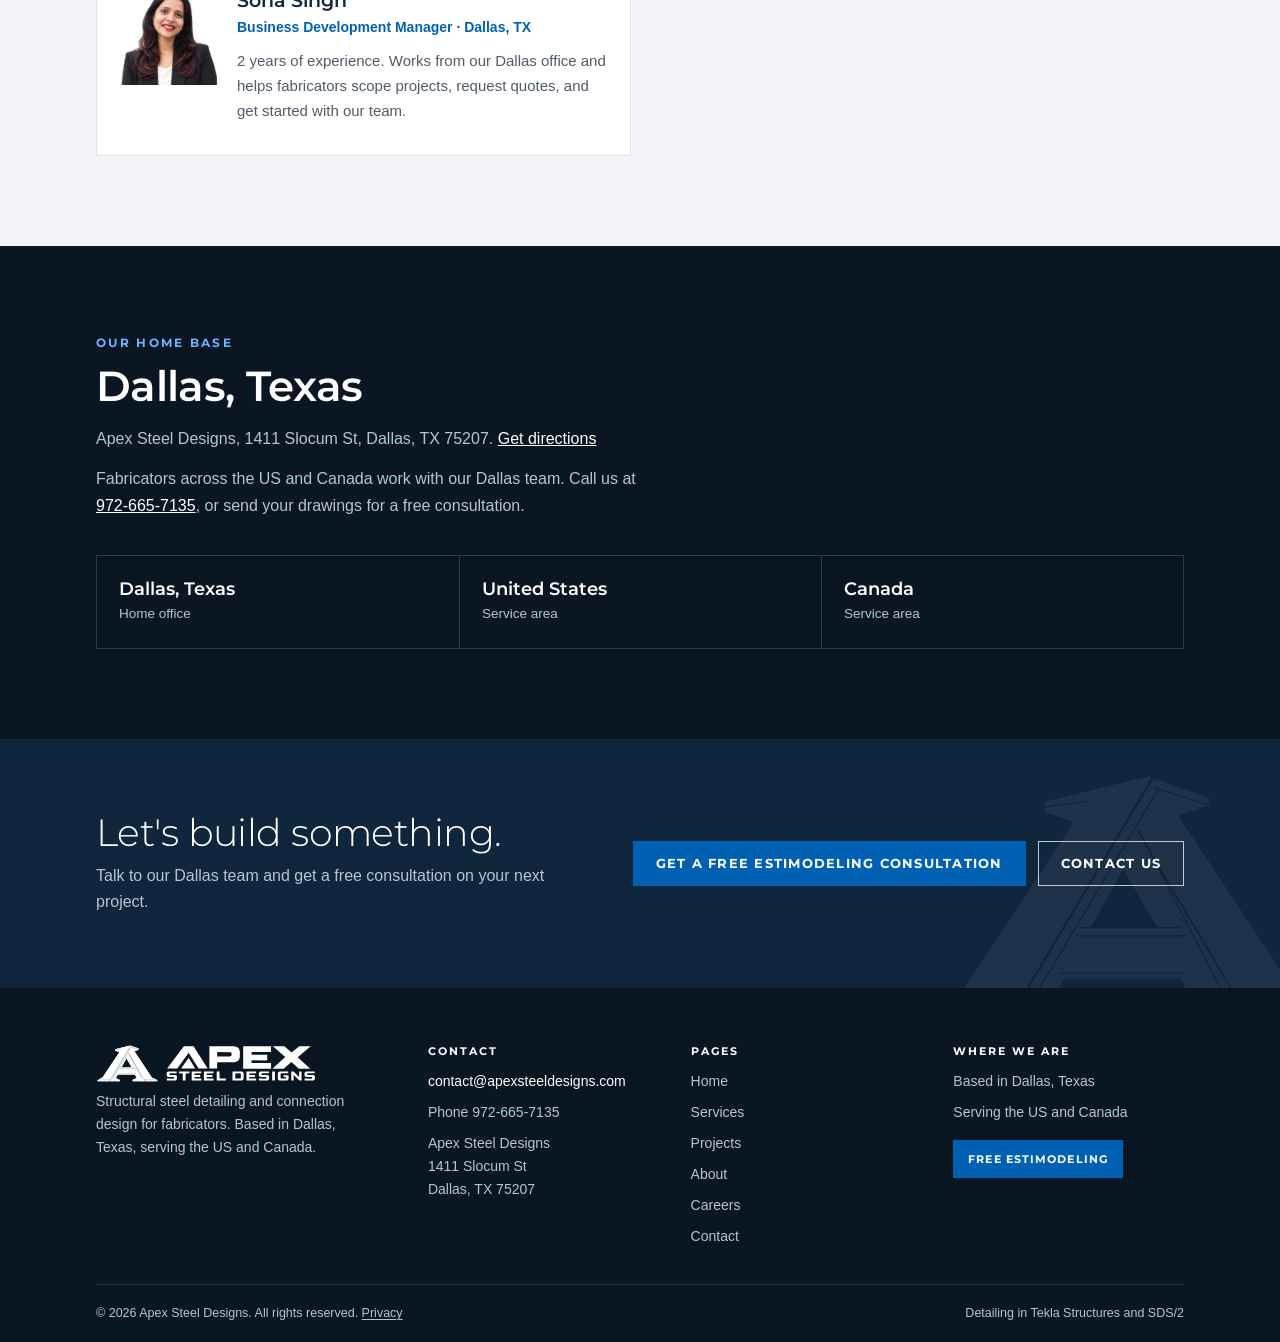
==== commit b6540e3e: "Add Sona Singh headshot to About page team card Co-Authored-By: Claude Sonnet 5.5 <noreply@anthropic" ====
--- a/about.html
+++ b/about.html
@@ -119,7 +119,7 @@
   <div class="team">
     <article class="person"><div class="avatar alt" aria-hidden="true">B</div><div><h3>Brooke Wilkinson</h3><span class="role">Business Development Manager · Dallas, TX</span><p>4 years of experience. Works from our Dallas office and helps fabricators scope projects, request quotes, and get started with our team.</p></div></article>
     <article class="person"><div class="avatar alt" aria-hidden="true">L</div><div><h3>Lindy Robideaux</h3><span class="role">Business Development Manager · Remote</span><p>15 years of experience. Works remotely and travels, so she can meet fabricators where they are and help them scope projects and get started with our team.</p></div></article>
-    <article class="person"><div class="avatar alt" aria-hidden="true">S</div><div><h3>Sona Singh</h3><span class="role">Business Development Manager · Dallas, TX</span><p>2 years of experience. Works from our Dallas office and helps fabricators scope projects, request quotes, and get started with our team.</p></div></article>
+    <article class="person"><img class="avatar photo-avatar" src="img/sona-singh.jpg" alt="Sona Singh, Business Development Manager" width="96" height="96" loading="lazy"><div><h3>Sona Singh</h3><span class="role">Business Development Manager · Dallas, TX</span><p>2 years of experience. Works from our Dallas office and helps fabricators scope projects, request quotes, and get started with our team.</p></div></article>
   </div>
 </div></section>
 
--- a/style.css
+++ b/style.css
@@ -274,7 +274,9 @@
 .badge{align-self:flex-start;font:700 10.5px var(--display);letter-spacing:.14em;text-transform:uppercase;padding:4px 9px}
 .badge.ok{background:#e7f3ec;color:#1b6b3a}
 .badge.ill{background:#eaf1fa;color:var(--blue-dark)}
-@media(max-width:700px){.pcards{grid-template-columns:1fr}}
+.pcards.three{grid-template-columns:repeat(3,minmax(0,1fr))}
+@media(max-width:900px){.pcards.three{grid-template-columns:1fr 1fr}}
+@media(max-width:700px){.pcards,.pcards.three{grid-template-columns:1fr}}
 
 /* sample drawing gallery */
 .filters{display:flex;flex-wrap:wrap;gap:8px;margin-bottom:22px}
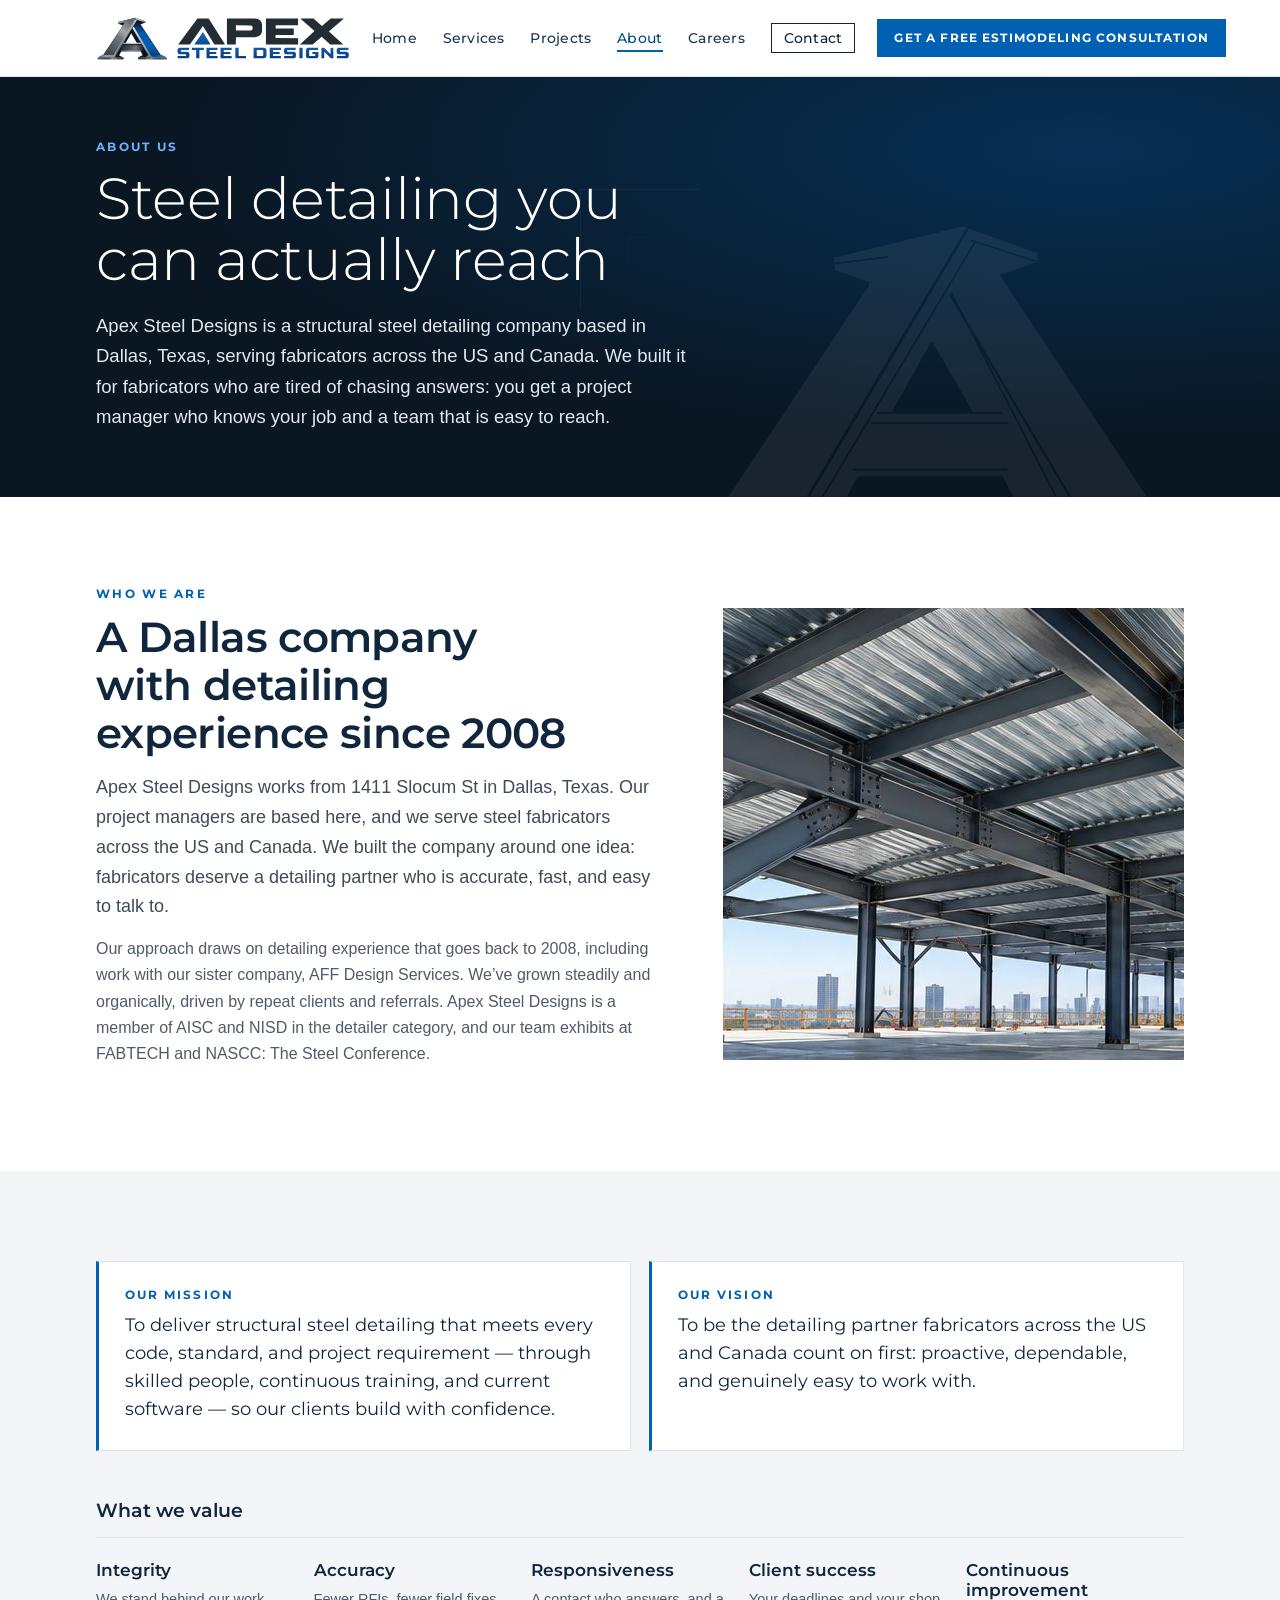
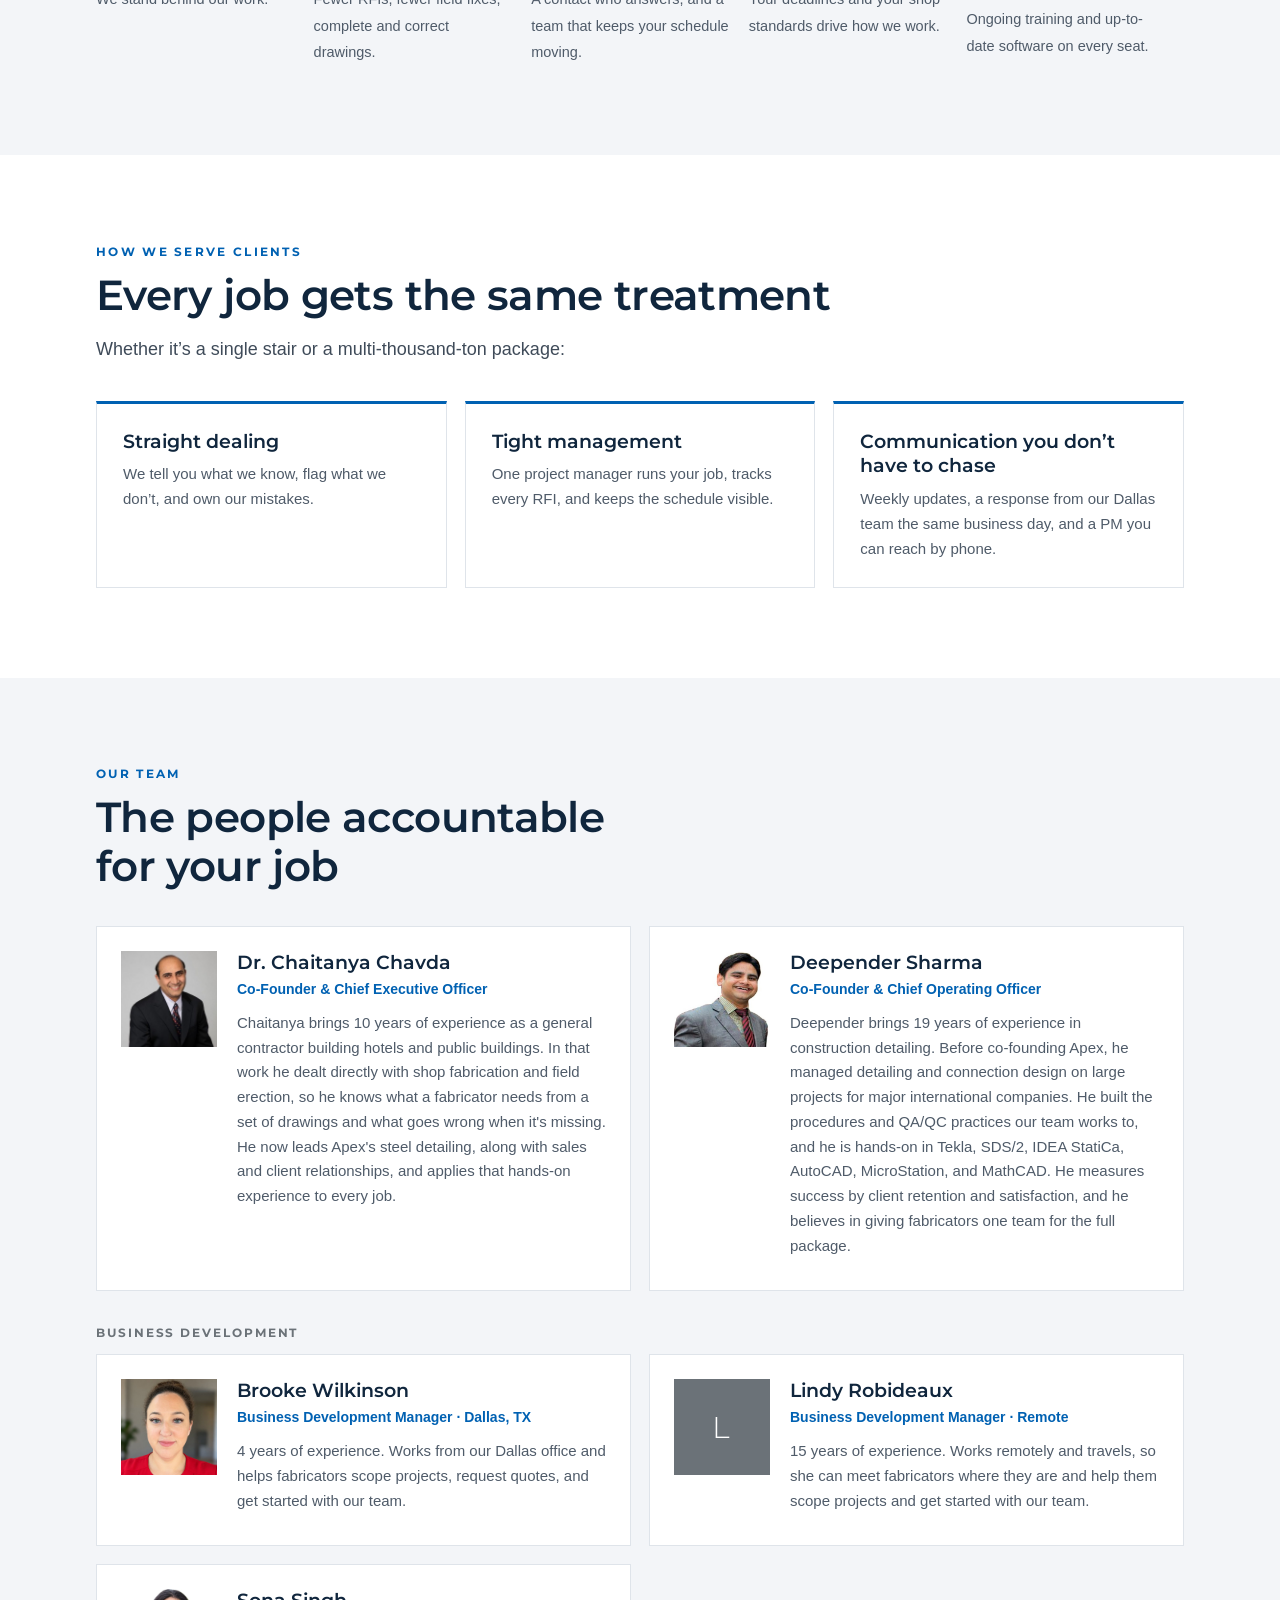
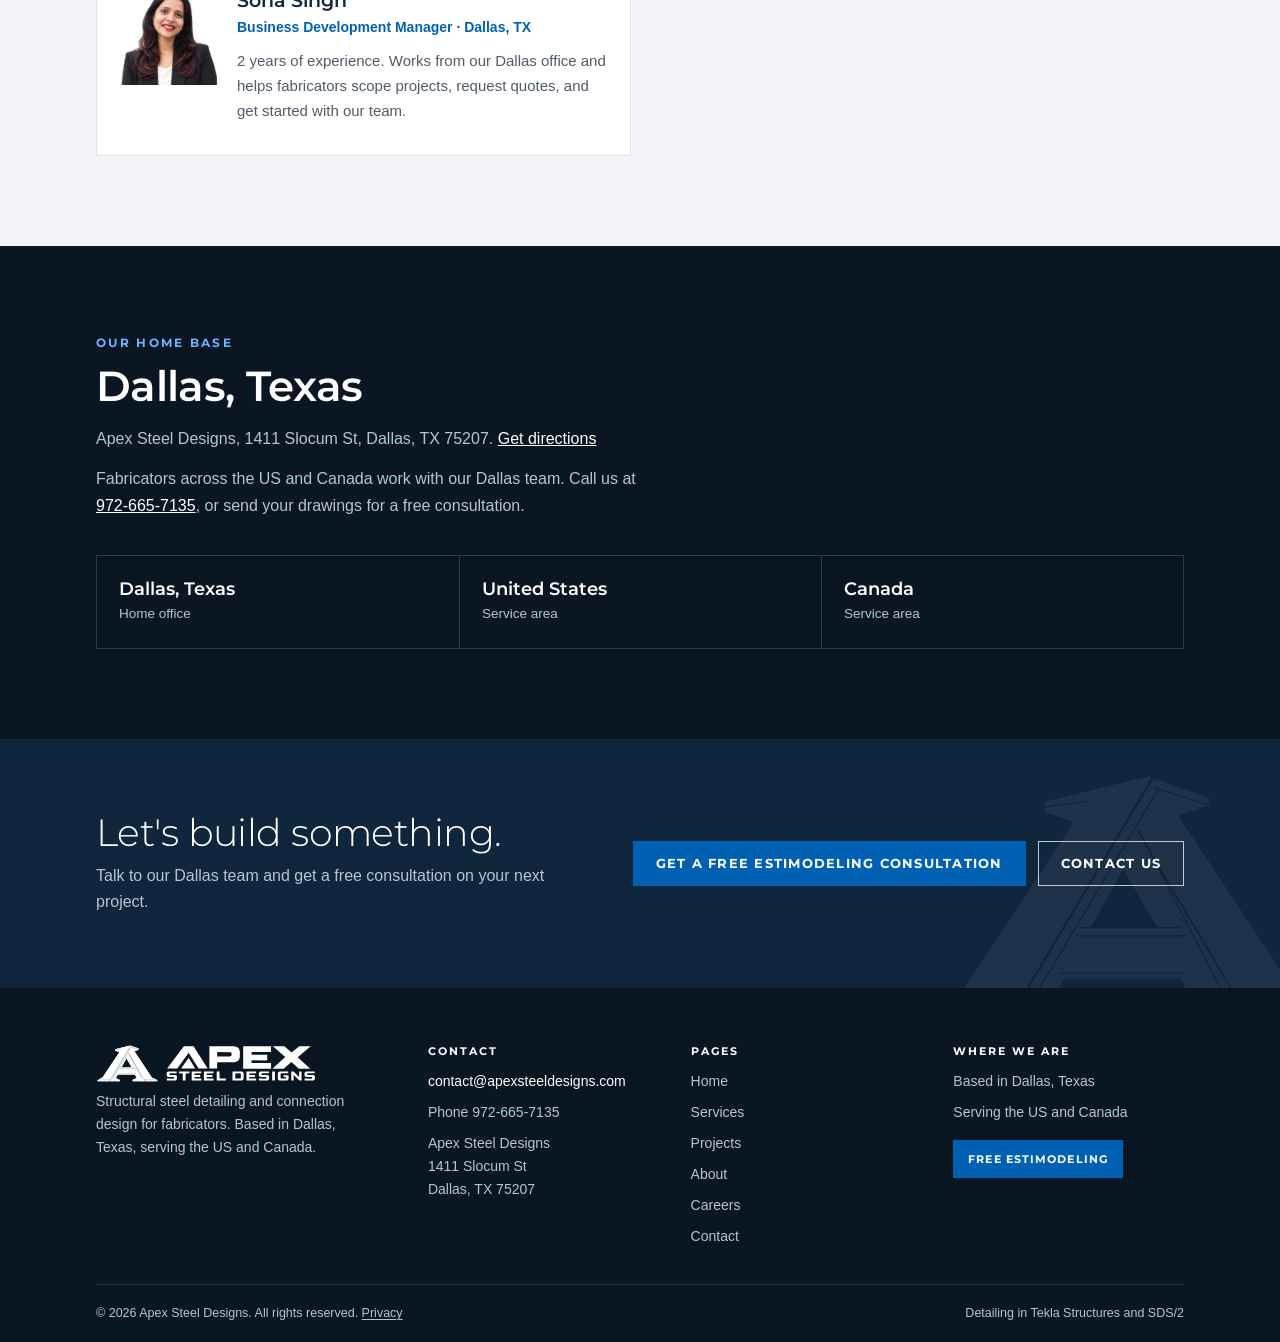
==== commit 6f365ecb: "Add Brooke Wilkinson headshot to About page team card Co-Authored-By: Claude Sonnet 5.5 <noreply@ant" ====
--- a/about.html
+++ b/about.html
@@ -117,7 +117,7 @@
   </div>
   <p class="team-sub">Business development</p>
   <div class="team">
-    <article class="person"><div class="avatar alt" aria-hidden="true">B</div><div><h3>Brooke Wilkinson</h3><span class="role">Business Development Manager · Dallas, TX</span><p>4 years of experience. Works from our Dallas office and helps fabricators scope projects, request quotes, and get started with our team.</p></div></article>
+    <article class="person"><img class="avatar photo-avatar" src="img/brooke-wilkinson.jpg" alt="Brooke Wilkinson, Business Development Manager" width="96" height="96" loading="lazy"><div><h3>Brooke Wilkinson</h3><span class="role">Business Development Manager · Dallas, TX</span><p>4 years of experience. Works from our Dallas office and helps fabricators scope projects, request quotes, and get started with our team.</p></div></article>
     <article class="person"><div class="avatar alt" aria-hidden="true">L</div><div><h3>Lindy Robideaux</h3><span class="role">Business Development Manager · Remote</span><p>15 years of experience. Works remotely and travels, so she can meet fabricators where they are and help them scope projects and get started with our team.</p></div></article>
     <article class="person"><img class="avatar photo-avatar" src="img/sona-singh.jpg" alt="Sona Singh, Business Development Manager" width="96" height="96" loading="lazy"><div><h3>Sona Singh</h3><span class="role">Business Development Manager · Dallas, TX</span><p>2 years of experience. Works from our Dallas office and helps fabricators scope projects, request quotes, and get started with our team.</p></div></article>
   </div>
